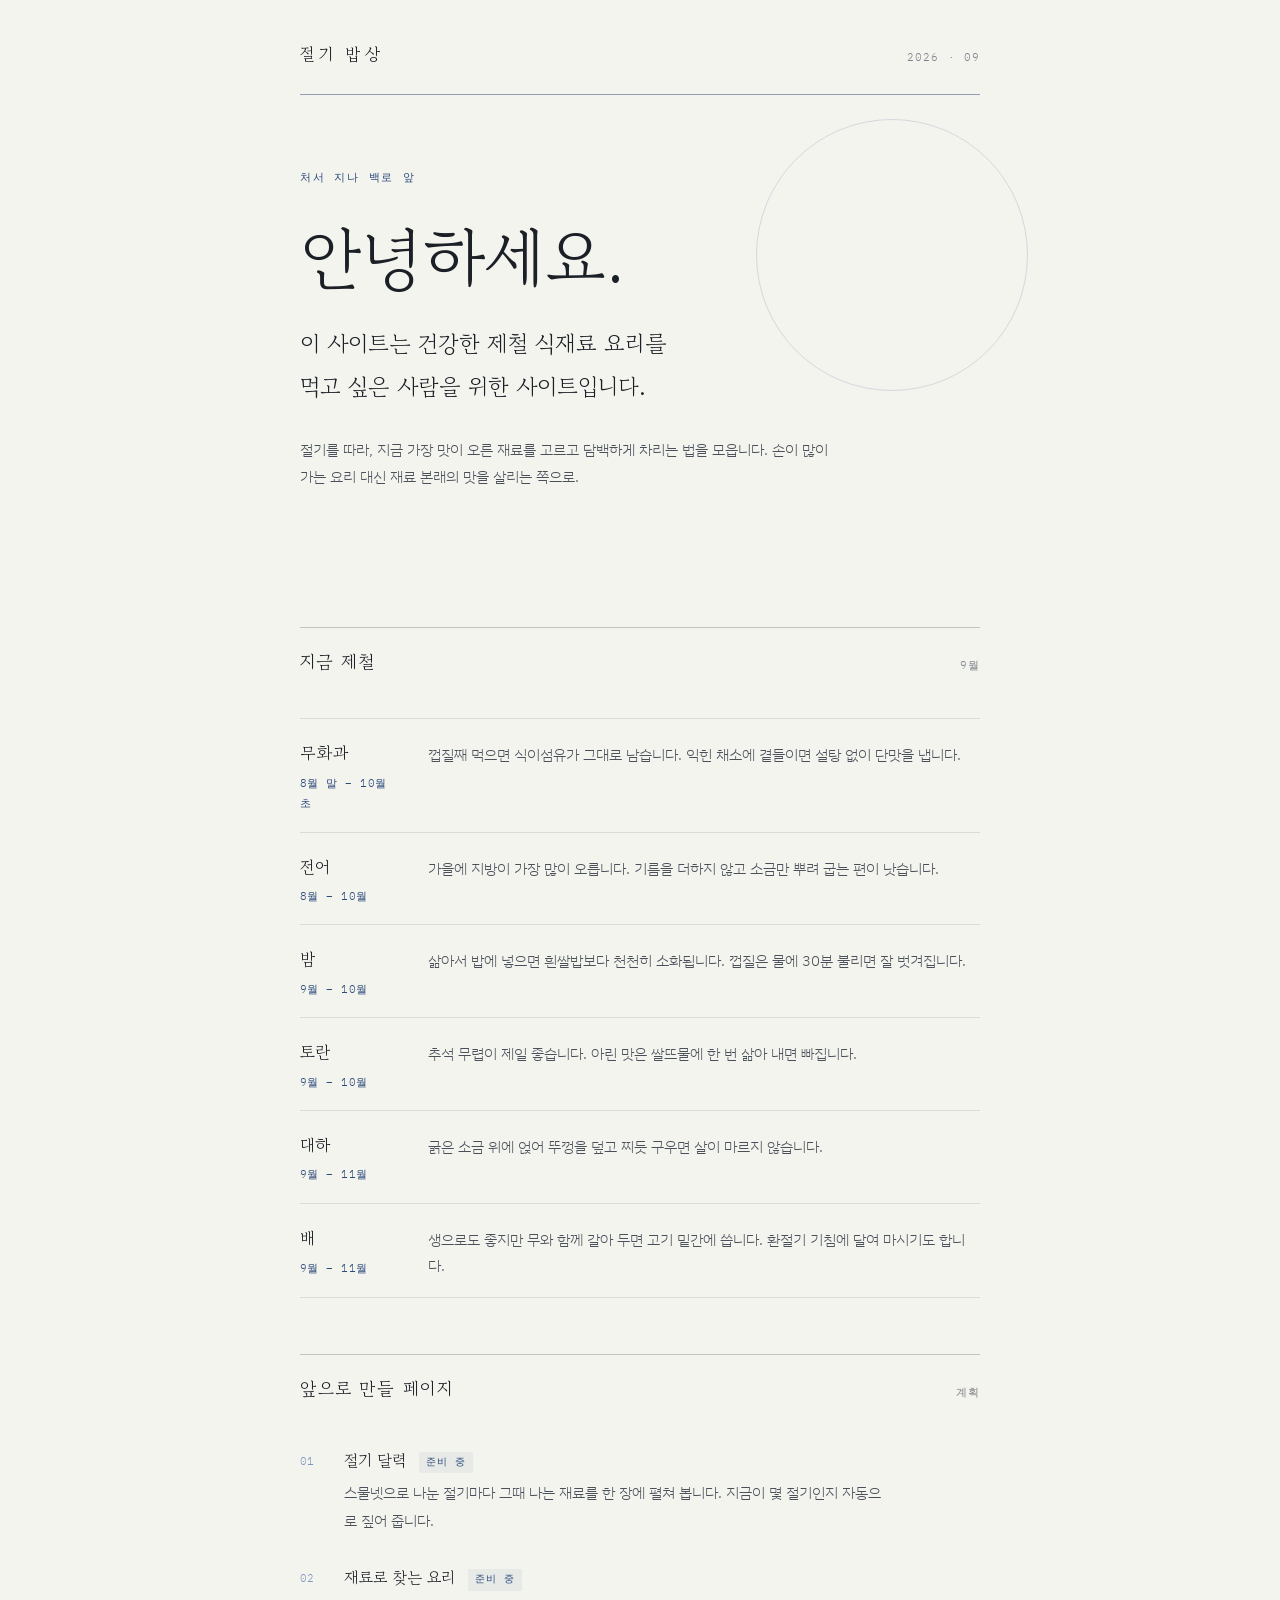
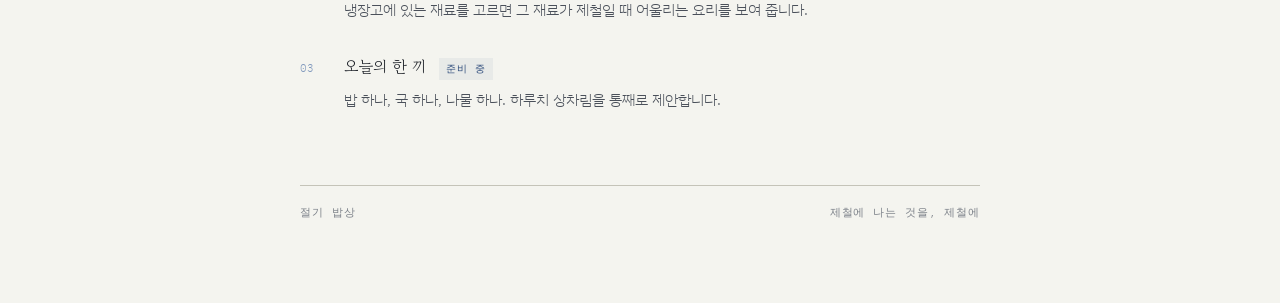
==== index.html @ a0baead7 "Add first page of seasonal recipe site Introduces the landing page with a greeting, site intro, and " ====
<!doctype html>
<html lang="ko">
<head>
<meta charset="utf-8">
<meta name="viewport" content="width=device-width, initial-scale=1">
<title>절기 밥상</title>
<link rel="preconnect" href="https://fonts.googleapis.com">
<link rel="preconnect" href="https://fonts.gstatic.com" crossorigin>
<link rel="stylesheet" href="https://fonts.googleapis.com/css2?family=Gowun+Batang:wght@400;700&family=IBM+Plex+Mono:wght@400;500&family=IBM+Plex+Sans+KR:wght@200;300;400;500&display=swap">
<style>
  :root {
    --paper:       #F4F4EF;
    --surface:     #FBFBF7;
    --ink:         #1B1F26;
    --ink-soft:    #4A505A;
    --muted:       #7C8189;
    --line:        #DDDCD3;
    --line-strong: #C4C3B8;
    --blue:        #2C4A7A;
    --blue-soft:   #7E97BC;
    --blue-wash:   rgba(44, 74, 122, .06);

    --serif: "Gowun Batang", "Nanum Myeongjo", "Apple SD Gothic Neo", serif;
    --sans:  "IBM Plex Sans KR", "Apple SD Gothic Neo", "Malgun Gothic", sans-serif;
    --mono:  "IBM Plex Mono", ui-monospace, SFMono-Regular, Menlo, monospace;

    --measure: 34rem;
    --page:    46rem;
  }

  @media (prefers-color-scheme: dark) {
    :root:not([data-theme="light"]) {
      --paper:       #15181C;
      --surface:     #1B1F24;
      --ink:         #E9E8E1;
      --ink-soft:    #B7BAC0;
      --muted:       #878C94;
      --line:        #2A2F36;
      --line-strong: #3B414A;
      --blue:        #93B2E0;
      --blue-soft:   #5A7398;
      --blue-wash:   rgba(147, 178, 224, .08);
    }
  }

  :root[data-theme="dark"] {
    --paper:       #15181C;
    --surface:     #1B1F24;
    --ink:         #E9E8E1;
    --ink-soft:    #B7BAC0;
    --muted:       #878C94;
    --line:        #2A2F36;
    --line-strong: #3B414A;
    --blue:        #93B2E0;
    --blue-soft:   #5A7398;
    --blue-wash:   rgba(147, 178, 224, .08);
  }

  * { box-sizing: border-box; }

  body {
    margin: 0;
    background: var(--paper);
    color: var(--ink);
    font-family: var(--sans);
    font-weight: 300;
    font-size: 16px;
    line-height: 1.85;
    -webkit-font-smoothing: antialiased;
  }

  .page {
    max-width: var(--page);
    margin: 0 auto;
    padding: 0 1.75rem 5rem;
  }

  /* ── 머리말 ───────────────────────────── */

  .masthead {
    display: flex;
    align-items: baseline;
    justify-content: space-between;
    gap: 1rem;
    padding: 2.25rem 0 1rem;
  }

  .wordmark {
    font-family: var(--serif);
    font-size: 1.0625rem;
    letter-spacing: .22em;
    margin: 0;
    font-weight: 400;
  }

  .stamp {
    font-family: var(--mono);
    font-size: .6875rem;
    letter-spacing: .1em;
    color: var(--muted);
    font-variant-numeric: tabular-nums;
  }

  .rule {
    height: 1px;
    background: var(--blue);
    opacity: .5;
    transform-origin: left center;
    animation: draw 1.1s cubic-bezier(.2, .7, .2, 1) both;
  }

  @keyframes draw { from { transform: scaleX(0); } to { transform: scaleX(1); } }

  /* ── 인사 ─────────────────────────────── */

  .hero {
    position: relative;
    padding: 4.5rem 0 5rem;
  }

  .ring {
    position: absolute;
    top: 1.5rem;
    right: -3rem;
    width: 17rem;
    height: 17rem;
    border: 1px solid var(--blue);
    border-radius: 50%;
    opacity: .16;
    pointer-events: none;
  }

  .eyebrow {
    font-family: var(--mono);
    font-size: .6875rem;
    letter-spacing: .16em;
    color: var(--blue);
    margin: 0 0 2rem;
  }

  h1 {
    font-family: var(--serif);
    font-weight: 400;
    font-size: clamp(2.75rem, 9vw, 4.25rem);
    line-height: 1.1;
    letter-spacing: -.01em;
    margin: 0 0 1.75rem;
    text-wrap: balance;
  }

  .lede {
    position: relative;
    font-family: var(--serif);
    font-size: clamp(1.125rem, 3.2vw, 1.4375rem);
    line-height: 1.85;
    max-width: 26rem;
    margin: 0;
    color: var(--ink);
  }

  .lede + .lede-sub {
    max-width: var(--measure);
    margin: 1.75rem 0 0;
    color: var(--ink-soft);
    font-size: .9375rem;
  }

  /* ── 본문 구획 ────────────────────────── */

  section { padding: 3.5rem 0 0; }

  .section-head {
    display: flex;
    align-items: baseline;
    justify-content: space-between;
    gap: 1rem;
    border-top: 1px solid var(--line-strong);
    padding-top: 1rem;
    margin-bottom: 2rem;
  }

  h2 {
    font-family: var(--serif);
    font-weight: 400;
    font-size: 1.125rem;
    letter-spacing: .06em;
    margin: 0;
  }

  .section-note {
    font-family: var(--mono);
    font-size: .6875rem;
    letter-spacing: .08em;
    color: var(--muted);
    font-variant-numeric: tabular-nums;
  }

  /* ── 제철 재료 목록 ───────────────────── */

  .seasonal {
    list-style: none;
    margin: 0;
    padding: 0;
    display: flex;
    flex-direction: column;
  }

  .seasonal li {
    display: grid;
    grid-template-columns: 6.5rem 1fr;
    column-gap: 1.5rem;
    row-gap: .25rem;
    align-items: baseline;
    padding: 1.125rem 0;
    border-bottom: 1px solid var(--line);
  }

  .seasonal li:first-child { border-top: 1px solid var(--line); }

  .ingredient {
    font-family: var(--serif);
    font-size: 1.0625rem;
    letter-spacing: .02em;
  }

  .when {
    font-family: var(--mono);
    font-size: .6875rem;
    letter-spacing: .04em;
    color: var(--blue);
    font-variant-numeric: tabular-nums;
    grid-column: 1;
  }

  .memo {
    grid-column: 2;
    grid-row: 1 / span 2;
    font-size: .9375rem;
    color: var(--ink-soft);
    line-height: 1.75;
  }

  @media (max-width: 32rem) {
    .seasonal li { grid-template-columns: 1fr; }
    .when, .memo { grid-column: 1; }
    .memo { grid-row: auto; margin-top: .375rem; }
  }

  /* ── 앞으로 만들 페이지 ───────────────── */

  .plan {
    list-style: none;
    margin: 0;
    padding: 0;
    display: flex;
    flex-direction: column;
    gap: 1.75rem;
  }

  .plan li {
    display: grid;
    grid-template-columns: 1.75rem 1fr;
    column-gap: 1rem;
  }

  .plan .no {
    font-family: var(--mono);
    font-size: .6875rem;
    color: var(--blue-soft);
    padding-top: .35rem;
    font-variant-numeric: tabular-nums;
  }

  .plan h3 {
    font-family: var(--serif);
    font-weight: 400;
    font-size: 1rem;
    margin: 0 0 .25rem;
  }

  .plan p {
    margin: 0;
    font-size: .9375rem;
    color: var(--ink-soft);
    max-width: var(--measure);
  }

  .tag {
    display: inline-block;
    font-family: var(--mono);
    font-size: .625rem;
    letter-spacing: .1em;
    color: var(--blue);
    background: var(--blue-wash);
    padding: .1rem .45rem;
    margin-left: .5rem;
    vertical-align: .12em;
  }

  /* ── 꼬리말 ───────────────────────────── */

  footer {
    margin-top: 4.5rem;
    padding-top: 1rem;
    border-top: 1px solid var(--line-strong);
    display: flex;
    flex-wrap: wrap;
    align-items: baseline;
    justify-content: space-between;
    gap: .5rem;
    font-family: var(--mono);
    font-size: .6875rem;
    letter-spacing: .08em;
    color: var(--muted);
  }

  a { color: var(--blue); text-underline-offset: .25em; }
  a:focus-visible { outline: 2px solid var(--blue); outline-offset: 3px; }

  @media (max-width: 40rem) {
    .ring { width: 12rem; height: 12rem; right: -4rem; opacity: .1; }
  }

  @media (prefers-reduced-motion: reduce) {
    .rule { animation: none; transform: none; }
  }
</style>
</head>
<body>

<div class="page">

  <header class="masthead">
    <p class="wordmark">절기 밥상</p>
    <p class="stamp">2026 · 09</p>
  </header>
  <div class="rule"></div>

  <div class="hero">
    <div class="ring" aria-hidden="true"></div>
    <p class="eyebrow">처서 지나 백로 앞</p>
    <h1>안녕하세요.</h1>
    <p class="lede">이 사이트는 건강한 제철 식재료 요리를<br>먹고 싶은 사람을 위한 사이트입니다.</p>
    <p class="lede-sub">절기를 따라, 지금 가장 맛이 오른 재료를 고르고 담백하게 차리는 법을 모읍니다. 손이 많이 가는 요리 대신 재료 본래의 맛을 살리는 쪽으로.</p>
  </div>

  <section>
    <div class="section-head">
      <h2>지금 제철</h2>
      <p class="section-note">9월</p>
    </div>

    <ul class="seasonal">
      <li>
        <span class="ingredient">무화과</span>
        <span class="when">8월 말 – 10월 초</span>
        <span class="memo">껍질째 먹으면 식이섬유가 그대로 남습니다. 익힌 채소에 곁들이면 설탕 없이 단맛을 냅니다.</span>
      </li>
      <li>
        <span class="ingredient">전어</span>
        <span class="when">8월 – 10월</span>
        <span class="memo">가을에 지방이 가장 많이 오릅니다. 기름을 더하지 않고 소금만 뿌려 굽는 편이 낫습니다.</span>
      </li>
      <li>
        <span class="ingredient">밤</span>
        <span class="when">9월 – 10월</span>
        <span class="memo">삶아서 밥에 넣으면 흰쌀밥보다 천천히 소화됩니다. 껍질은 물에 30분 불리면 잘 벗겨집니다.</span>
      </li>
      <li>
        <span class="ingredient">토란</span>
        <span class="when">9월 – 10월</span>
        <span class="memo">추석 무렵이 제일 좋습니다. 아린 맛은 쌀뜨물에 한 번 삶아 내면 빠집니다.</span>
      </li>
      <li>
        <span class="ingredient">대하</span>
        <span class="when">9월 – 11월</span>
        <span class="memo">굵은 소금 위에 얹어 뚜껑을 덮고 찌듯 구우면 살이 마르지 않습니다.</span>
      </li>
      <li>
        <span class="ingredient">배</span>
        <span class="when">9월 – 11월</span>
        <span class="memo">생으로도 좋지만 무와 함께 갈아 두면 고기 밑간에 씁니다. 환절기 기침에 달여 마시기도 합니다.</span>
      </li>
    </ul>
  </section>

  <section>
    <div class="section-head">
      <h2>앞으로 만들 페이지</h2>
      <p class="section-note">계획</p>
    </div>

    <ul class="plan">
      <li>
        <span class="no">01</span>
        <div>
          <h3>절기 달력 <span class="tag">준비 중</span></h3>
          <p>스물넷으로 나눈 절기마다 그때 나는 재료를 한 장에 펼쳐 봅니다. 지금이 몇 절기인지 자동으로 짚어 줍니다.</p>
        </div>
      </li>
      <li>
        <span class="no">02</span>
        <div>
          <h3>재료로 찾는 요리 <span class="tag">준비 중</span></h3>
          <p>냉장고에 있는 재료를 고르면 그 재료가 제철일 때 어울리는 요리를 보여 줍니다.</p>
        </div>
      </li>
      <li>
        <span class="no">03</span>
        <div>
          <h3>오늘의 한 끼 <span class="tag">준비 중</span></h3>
          <p>밥 하나, 국 하나, 나물 하나. 하루치 상차림을 통째로 제안합니다.</p>
        </div>
      </li>
    </ul>
  </section>

  <footer>
    <span>절기 밥상</span>
    <span>제철에 나는 것을, 제철에</span>
  </footer>

</div>

</body>
</html>
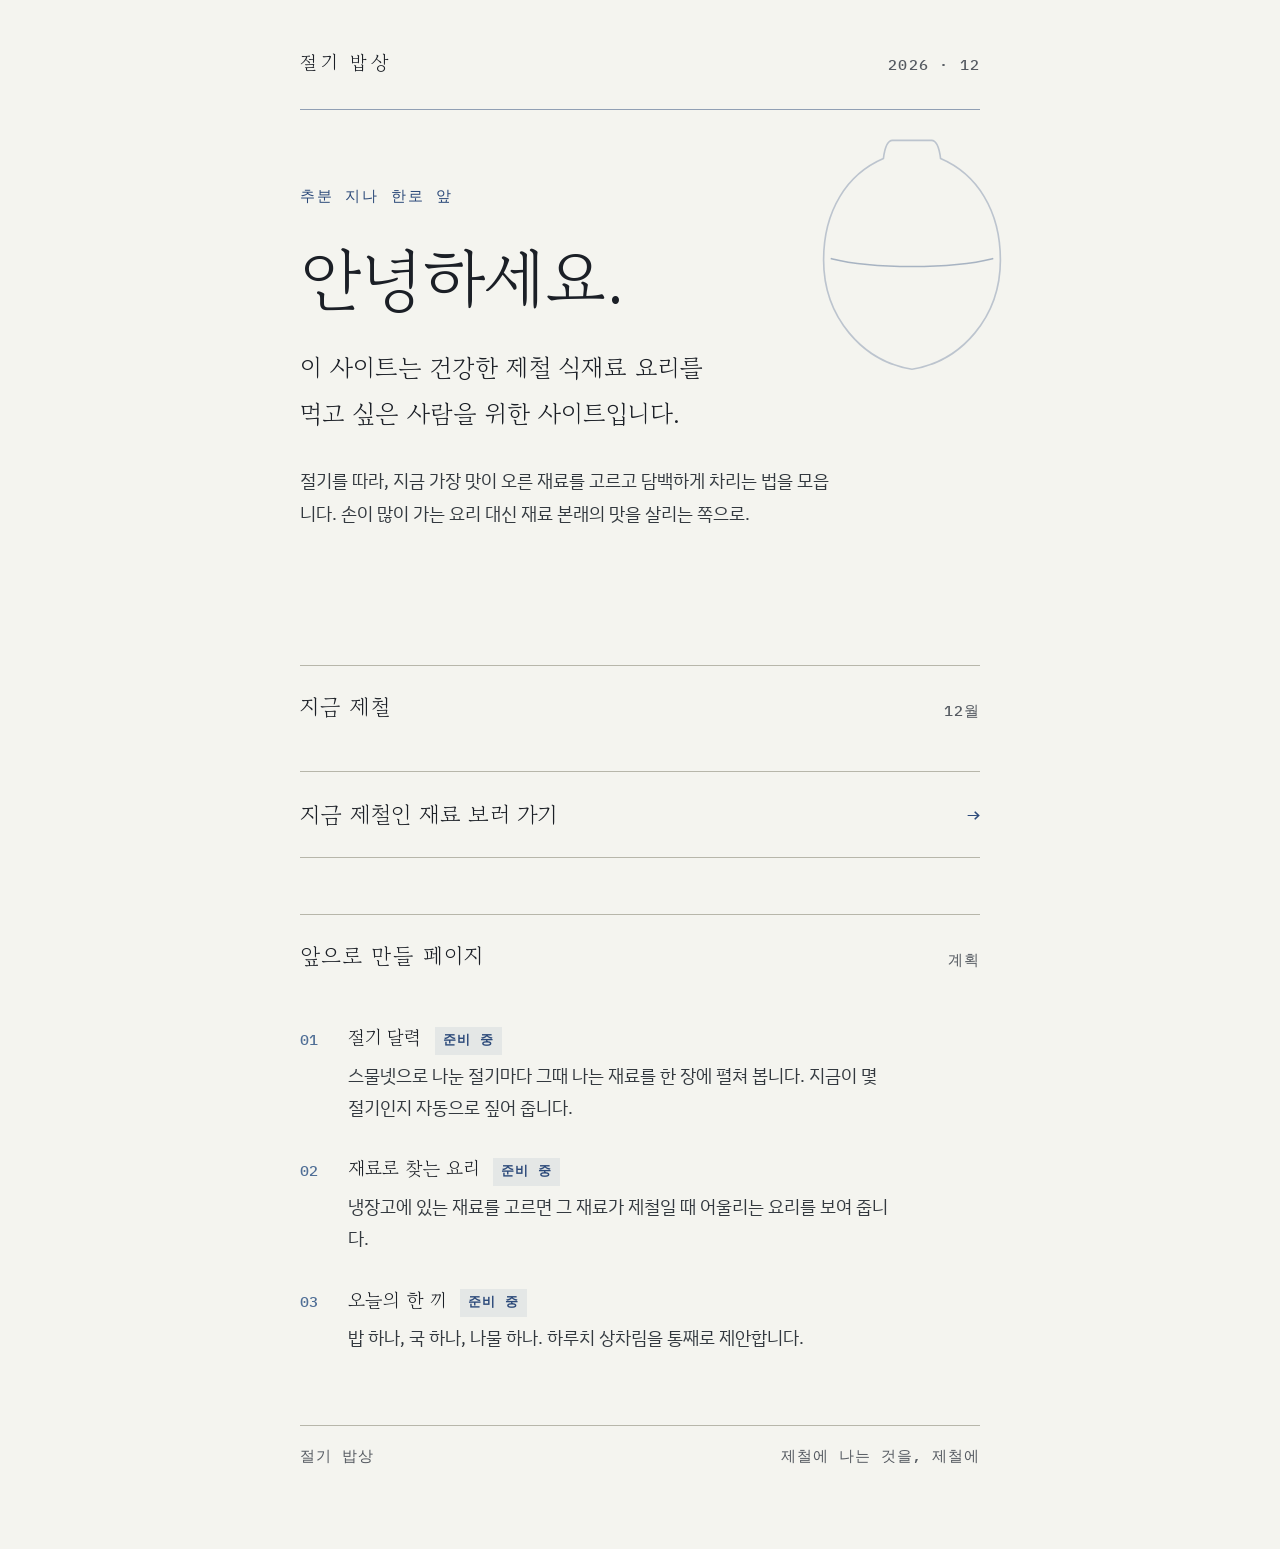
==== commit 0bba0e41: "Add ingredients page, seasonal recipe recommender, and dev log - Split shared styles into style.css " ====
--- a/index.html
+++ b/index.html
@@ -7,324 +7,7 @@
 <link rel="preconnect" href="https://fonts.googleapis.com">
 <link rel="preconnect" href="https://fonts.gstatic.com" crossorigin>
 <link rel="stylesheet" href="https://fonts.googleapis.com/css2?family=Gowun+Batang:wght@400;700&family=IBM+Plex+Mono:wght@400;500&family=IBM+Plex+Sans+KR:wght@200;300;400;500&display=swap">
-<style>
-  :root {
-    --paper:       #F4F4EF;
-    --surface:     #FBFBF7;
-    --ink:         #1B1F26;
-    --ink-soft:    #4A505A;
-    --muted:       #7C8189;
-    --line:        #DDDCD3;
-    --line-strong: #C4C3B8;
-    --blue:        #2C4A7A;
-    --blue-soft:   #7E97BC;
-    --blue-wash:   rgba(44, 74, 122, .06);
-
-    --serif: "Gowun Batang", "Nanum Myeongjo", "Apple SD Gothic Neo", serif;
-    --sans:  "IBM Plex Sans KR", "Apple SD Gothic Neo", "Malgun Gothic", sans-serif;
-    --mono:  "IBM Plex Mono", ui-monospace, SFMono-Regular, Menlo, monospace;
-
-    --measure: 34rem;
-    --page:    46rem;
-  }
-
-  @media (prefers-color-scheme: dark) {
-    :root:not([data-theme="light"]) {
-      --paper:       #15181C;
-      --surface:     #1B1F24;
-      --ink:         #E9E8E1;
-      --ink-soft:    #B7BAC0;
-      --muted:       #878C94;
-      --line:        #2A2F36;
-      --line-strong: #3B414A;
-      --blue:        #93B2E0;
-      --blue-soft:   #5A7398;
-      --blue-wash:   rgba(147, 178, 224, .08);
-    }
-  }
-
-  :root[data-theme="dark"] {
-    --paper:       #15181C;
-    --surface:     #1B1F24;
-    --ink:         #E9E8E1;
-    --ink-soft:    #B7BAC0;
-    --muted:       #878C94;
-    --line:        #2A2F36;
-    --line-strong: #3B414A;
-    --blue:        #93B2E0;
-    --blue-soft:   #5A7398;
-    --blue-wash:   rgba(147, 178, 224, .08);
-  }
-
-  * { box-sizing: border-box; }
-
-  body {
-    margin: 0;
-    background: var(--paper);
-    color: var(--ink);
-    font-family: var(--sans);
-    font-weight: 300;
-    font-size: 16px;
-    line-height: 1.85;
-    -webkit-font-smoothing: antialiased;
-  }
-
-  .page {
-    max-width: var(--page);
-    margin: 0 auto;
-    padding: 0 1.75rem 5rem;
-  }
-
-  /* ── 머리말 ───────────────────────────── */
-
-  .masthead {
-    display: flex;
-    align-items: baseline;
-    justify-content: space-between;
-    gap: 1rem;
-    padding: 2.25rem 0 1rem;
-  }
-
-  .wordmark {
-    font-family: var(--serif);
-    font-size: 1.0625rem;
-    letter-spacing: .22em;
-    margin: 0;
-    font-weight: 400;
-  }
-
-  .stamp {
-    font-family: var(--mono);
-    font-size: .6875rem;
-    letter-spacing: .1em;
-    color: var(--muted);
-    font-variant-numeric: tabular-nums;
-  }
-
-  .rule {
-    height: 1px;
-    background: var(--blue);
-    opacity: .5;
-    transform-origin: left center;
-    animation: draw 1.1s cubic-bezier(.2, .7, .2, 1) both;
-  }
-
-  @keyframes draw { from { transform: scaleX(0); } to { transform: scaleX(1); } }
-
-  /* ── 인사 ─────────────────────────────── */
-
-  .hero {
-    position: relative;
-    padding: 4.5rem 0 5rem;
-  }
-
-  .ring {
-    position: absolute;
-    top: 1.5rem;
-    right: -3rem;
-    width: 17rem;
-    height: 17rem;
-    border: 1px solid var(--blue);
-    border-radius: 50%;
-    opacity: .16;
-    pointer-events: none;
-  }
-
-  .eyebrow {
-    font-family: var(--mono);
-    font-size: .6875rem;
-    letter-spacing: .16em;
-    color: var(--blue);
-    margin: 0 0 2rem;
-  }
-
-  h1 {
-    font-family: var(--serif);
-    font-weight: 400;
-    font-size: clamp(2.75rem, 9vw, 4.25rem);
-    line-height: 1.1;
-    letter-spacing: -.01em;
-    margin: 0 0 1.75rem;
-    text-wrap: balance;
-  }
-
-  .lede {
-    position: relative;
-    font-family: var(--serif);
-    font-size: clamp(1.125rem, 3.2vw, 1.4375rem);
-    line-height: 1.85;
-    max-width: 26rem;
-    margin: 0;
-    color: var(--ink);
-  }
-
-  .lede + .lede-sub {
-    max-width: var(--measure);
-    margin: 1.75rem 0 0;
-    color: var(--ink-soft);
-    font-size: .9375rem;
-  }
-
-  /* ── 본문 구획 ────────────────────────── */
-
-  section { padding: 3.5rem 0 0; }
-
-  .section-head {
-    display: flex;
-    align-items: baseline;
-    justify-content: space-between;
-    gap: 1rem;
-    border-top: 1px solid var(--line-strong);
-    padding-top: 1rem;
-    margin-bottom: 2rem;
-  }
-
-  h2 {
-    font-family: var(--serif);
-    font-weight: 400;
-    font-size: 1.125rem;
-    letter-spacing: .06em;
-    margin: 0;
-  }
-
-  .section-note {
-    font-family: var(--mono);
-    font-size: .6875rem;
-    letter-spacing: .08em;
-    color: var(--muted);
-    font-variant-numeric: tabular-nums;
-  }
-
-  /* ── 제철 재료 목록 ───────────────────── */
-
-  .seasonal {
-    list-style: none;
-    margin: 0;
-    padding: 0;
-    display: flex;
-    flex-direction: column;
-  }
-
-  .seasonal li {
-    display: grid;
-    grid-template-columns: 6.5rem 1fr;
-    column-gap: 1.5rem;
-    row-gap: .25rem;
-    align-items: baseline;
-    padding: 1.125rem 0;
-    border-bottom: 1px solid var(--line);
-  }
-
-  .seasonal li:first-child { border-top: 1px solid var(--line); }
-
-  .ingredient {
-    font-family: var(--serif);
-    font-size: 1.0625rem;
-    letter-spacing: .02em;
-  }
-
-  .when {
-    font-family: var(--mono);
-    font-size: .6875rem;
-    letter-spacing: .04em;
-    color: var(--blue);
-    font-variant-numeric: tabular-nums;
-    grid-column: 1;
-  }
-
-  .memo {
-    grid-column: 2;
-    grid-row: 1 / span 2;
-    font-size: .9375rem;
-    color: var(--ink-soft);
-    line-height: 1.75;
-  }
-
-  @media (max-width: 32rem) {
-    .seasonal li { grid-template-columns: 1fr; }
-    .when, .memo { grid-column: 1; }
-    .memo { grid-row: auto; margin-top: .375rem; }
-  }
-
-  /* ── 앞으로 만들 페이지 ───────────────── */
-
-  .plan {
-    list-style: none;
-    margin: 0;
-    padding: 0;
-    display: flex;
-    flex-direction: column;
-    gap: 1.75rem;
-  }
-
-  .plan li {
-    display: grid;
-    grid-template-columns: 1.75rem 1fr;
-    column-gap: 1rem;
-  }
-
-  .plan .no {
-    font-family: var(--mono);
-    font-size: .6875rem;
-    color: var(--blue-soft);
-    padding-top: .35rem;
-    font-variant-numeric: tabular-nums;
-  }
-
-  .plan h3 {
-    font-family: var(--serif);
-    font-weight: 400;
-    font-size: 1rem;
-    margin: 0 0 .25rem;
-  }
-
-  .plan p {
-    margin: 0;
-    font-size: .9375rem;
-    color: var(--ink-soft);
-    max-width: var(--measure);
-  }
-
-  .tag {
-    display: inline-block;
-    font-family: var(--mono);
-    font-size: .625rem;
-    letter-spacing: .1em;
-    color: var(--blue);
-    background: var(--blue-wash);
-    padding: .1rem .45rem;
-    margin-left: .5rem;
-    vertical-align: .12em;
-  }
-
-  /* ── 꼬리말 ───────────────────────────── */
-
-  footer {
-    margin-top: 4.5rem;
-    padding-top: 1rem;
-    border-top: 1px solid var(--line-strong);
-    display: flex;
-    flex-wrap: wrap;
-    align-items: baseline;
-    justify-content: space-between;
-    gap: .5rem;
-    font-family: var(--mono);
-    font-size: .6875rem;
-    letter-spacing: .08em;
-    color: var(--muted);
-  }
-
-  a { color: var(--blue); text-underline-offset: .25em; }
-  a:focus-visible { outline: 2px solid var(--blue); outline-offset: 3px; }
-
-  @media (max-width: 40rem) {
-    .ring { width: 12rem; height: 12rem; right: -4rem; opacity: .1; }
-  }
-
-  @media (prefers-reduced-motion: reduce) {
-    .rule { animation: none; transform: none; }
-  }
-</style>
+<link rel="stylesheet" href="style.css">
 </head>
 <body>
 
@@ -332,13 +15,16 @@
 
   <header class="masthead">
     <p class="wordmark">절기 밥상</p>
-    <p class="stamp">2026 · 09</p>
+    <p class="stamp" id="stamp">2026 · 09</p>
   </header>
   <div class="rule"></div>
 
   <div class="hero">
-    <div class="ring" aria-hidden="true"></div>
-    <p class="eyebrow">처서 지나 백로 앞</p>
+    <svg class="jar" viewBox="0 0 160 190" aria-hidden="true">
+      <path class="jar-body" d="M65 8 L95 8 C99 8 101 14 102 22 C130 34 148 62 148 100 C148 144 118 178 80 184 C42 178 12 144 12 100 C12 62 30 34 58 22 C59 14 61 8 65 8 Z" />
+      <path class="jar-seam" d="M18 99 C50 107 110 107 142 99" />
+    </svg>
+    <p class="eyebrow">추분 지나 한로 앞</p>
     <h1>안녕하세요.</h1>
     <p class="lede">이 사이트는 건강한 제철 식재료 요리를<br>먹고 싶은 사람을 위한 사이트입니다.</p>
     <p class="lede-sub">절기를 따라, 지금 가장 맛이 오른 재료를 고르고 담백하게 차리는 법을 모읍니다. 손이 많이 가는 요리 대신 재료 본래의 맛을 살리는 쪽으로.</p>
@@ -347,41 +33,13 @@
   <section>
     <div class="section-head">
       <h2>지금 제철</h2>
-      <p class="section-note">9월</p>
+      <p class="section-note" id="month-note">9월</p>
     </div>
 
-    <ul class="seasonal">
-      <li>
-        <span class="ingredient">무화과</span>
-        <span class="when">8월 말 – 10월 초</span>
-        <span class="memo">껍질째 먹으면 식이섬유가 그대로 남습니다. 익힌 채소에 곁들이면 설탕 없이 단맛을 냅니다.</span>
-      </li>
-      <li>
-        <span class="ingredient">전어</span>
-        <span class="when">8월 – 10월</span>
-        <span class="memo">가을에 지방이 가장 많이 오릅니다. 기름을 더하지 않고 소금만 뿌려 굽는 편이 낫습니다.</span>
-      </li>
-      <li>
-        <span class="ingredient">밤</span>
-        <span class="when">9월 – 10월</span>
-        <span class="memo">삶아서 밥에 넣으면 흰쌀밥보다 천천히 소화됩니다. 껍질은 물에 30분 불리면 잘 벗겨집니다.</span>
-      </li>
-      <li>
-        <span class="ingredient">토란</span>
-        <span class="when">9월 – 10월</span>
-        <span class="memo">추석 무렵이 제일 좋습니다. 아린 맛은 쌀뜨물에 한 번 삶아 내면 빠집니다.</span>
-      </li>
-      <li>
-        <span class="ingredient">대하</span>
-        <span class="when">9월 – 11월</span>
-        <span class="memo">굵은 소금 위에 얹어 뚜껑을 덮고 찌듯 구우면 살이 마르지 않습니다.</span>
-      </li>
-      <li>
-        <span class="ingredient">배</span>
-        <span class="when">9월 – 11월</span>
-        <span class="memo">생으로도 좋지만 무와 함께 갈아 두면 고기 밑간에 씁니다. 환절기 기침에 달여 마시기도 합니다.</span>
-      </li>
-    </ul>
+    <a class="next" href="ingredients.html">
+      <span class="next-title">지금 제철인 재료 보러 가기</span>
+      <span class="next-arrow" aria-hidden="true">→</span>
+    </a>
   </section>
 
   <section>
@@ -422,5 +80,20 @@
 
 </div>
 
+<script>
+(function () {
+  function pad2(n) { return n < 10 ? "0" + n : "" + n; }
+
+  function update() {
+    var d = new Date();
+    document.getElementById("stamp").textContent = d.getFullYear() + " · " + pad2(d.getMonth() + 1);
+    document.getElementById("month-note").textContent = (d.getMonth() + 1) + "월";
+  }
+
+  update();
+  setInterval(update, 60 * 60 * 1000);
+})();
+</script>
+
 </body>
 </html>
--- a/style.css
+++ b/style.css
@@ -0,0 +1,592 @@
+:root {
+  --paper:       #F4F4EF;
+  --surface:     #FBFBF7;
+  --ink:         #1B1F26;
+  --ink-soft:    #33393F;
+  --muted:       #565B62;
+  --line:        #DDDCD3;
+  --line-strong: #B7B6AA;
+  --blue:        #2C4A7A;
+  --blue-soft:   #4F6E96;
+  --blue-wash:   rgba(44, 74, 122, .08);
+
+  --serif: "Gowun Batang", "Nanum Myeongjo", "Apple SD Gothic Neo", serif;
+  --sans:  "IBM Plex Sans KR", "Apple SD Gothic Neo", "Malgun Gothic", sans-serif;
+  --mono:  "IBM Plex Mono", ui-monospace, SFMono-Regular, Menlo, monospace;
+
+  --measure: 34rem;
+  --page:    46rem;
+}
+
+* { box-sizing: border-box; }
+
+[hidden] { display: none !important; }
+
+body {
+  margin: 0;
+  background: var(--paper);
+  color: var(--ink);
+  font-family: var(--sans);
+  font-weight: 400;
+  font-size: 18px;
+  line-height: 1.8;
+  -webkit-font-smoothing: antialiased;
+}
+
+.page {
+  max-width: var(--page);
+  margin: 0 auto;
+  padding: 0 1.75rem 5rem;
+}
+
+/* ── 머리말 ───────────────────────────── */
+
+.masthead {
+  display: flex;
+  align-items: baseline;
+  justify-content: space-between;
+  gap: 1rem;
+  padding: 2.25rem 0 1rem;
+}
+
+.wordmark {
+  font-family: var(--serif);
+  font-size: 1.1875rem;
+  letter-spacing: .2em;
+  margin: 0;
+  font-weight: 500;
+}
+
+.stamp {
+  font-family: var(--mono);
+  font-size: .9375rem;
+  font-weight: 500;
+  letter-spacing: .08em;
+  color: var(--muted);
+  font-variant-numeric: tabular-nums;
+}
+
+.rule {
+  height: 1px;
+  background: var(--blue);
+  opacity: .5;
+  transform-origin: left center;
+  animation: draw 1.1s cubic-bezier(.2, .7, .2, 1) both;
+}
+
+@keyframes draw { from { transform: scaleX(0); } to { transform: scaleX(1); } }
+
+/* ── 인사 / 페이지 머리 ──────────────────── */
+
+.hero {
+  position: relative;
+  padding: 4.5rem 0 5rem;
+}
+
+/* 백자 달항아리 실루엣 — 어깨가 좁고 배가 넓은 윤곽과,
+   위아래 반을 물레로 각각 빚어 이어붙인 허리 이음선(잔허리)을 함께 그림 */
+.jar {
+  position: absolute;
+  top: 1.25rem;
+  right: -2.25rem;
+  width: 13rem;
+  height: auto;
+  overflow: visible;
+  pointer-events: none;
+}
+
+.jar path {
+  fill: none;
+  stroke: var(--blue);
+  stroke-width: 1.25;
+  stroke-linecap: round;
+  stroke-linejoin: round;
+}
+
+.jar .jar-body { opacity: .28; }
+.jar .jar-seam { opacity: .38; }
+
+.back {
+  display: inline-block;
+  font-family: var(--mono);
+  font-size: .9375rem;
+  font-weight: 500;
+  letter-spacing: .06em;
+  color: var(--muted);
+  text-decoration: none;
+  margin: 0 0 2rem;
+  transition: color .2s ease;
+}
+
+.back:hover { color: var(--blue); }
+
+.eyebrow {
+  font-family: var(--mono);
+  font-size: .9375rem;
+  font-weight: 500;
+  letter-spacing: .14em;
+  color: var(--blue);
+  margin: 0 0 2rem;
+}
+
+h1 {
+  font-family: var(--serif);
+  font-weight: 400;
+  font-size: clamp(2.75rem, 9vw, 4.25rem);
+  line-height: 1.1;
+  letter-spacing: -.01em;
+  margin: 0 0 1.75rem;
+  text-wrap: balance;
+}
+
+.lede {
+  position: relative;
+  font-family: var(--serif);
+  font-size: clamp(1.25rem, 3.4vw, 1.5625rem);
+  line-height: 1.85;
+  max-width: 26rem;
+  margin: 0;
+  color: var(--ink);
+}
+
+.lede-sub {
+  max-width: var(--measure);
+  margin: 1.75rem 0 0;
+  color: var(--ink-soft);
+  font-size: 1.125rem;
+}
+
+.hero > .lede-sub:first-of-type { margin-top: 0; }
+
+/* ── 본문 구획 ────────────────────────── */
+
+section { padding: 3.5rem 0 0; }
+
+.section-head {
+  display: flex;
+  align-items: baseline;
+  justify-content: space-between;
+  gap: 1rem;
+  border-top: 1px solid var(--line-strong);
+  padding-top: 1rem;
+  margin-bottom: 2rem;
+}
+
+h2 {
+  font-family: var(--serif);
+  font-weight: 500;
+  font-size: 1.375rem;
+  letter-spacing: .05em;
+  margin: 0;
+}
+
+.section-note {
+  font-family: var(--mono);
+  font-size: .9375rem;
+  font-weight: 500;
+  letter-spacing: .06em;
+  color: var(--muted);
+  font-variant-numeric: tabular-nums;
+}
+
+/* ── 다음 페이지로 이동 ──────────────────── */
+
+.next {
+  display: flex;
+  align-items: center;
+  justify-content: space-between;
+  gap: 1.5rem;
+  text-decoration: none;
+  color: inherit;
+  border-top: 1px solid var(--line-strong);
+  border-bottom: 1px solid var(--line-strong);
+  padding: 1.375rem 0;
+}
+
+.next-title {
+  font-family: var(--serif);
+  font-weight: 500;
+  font-size: 1.4375rem;
+  letter-spacing: .01em;
+  color: var(--ink);
+  transition: color .2s ease;
+}
+
+.next-arrow {
+  font-family: var(--mono);
+  font-size: 1.375rem;
+  color: var(--blue);
+  flex-shrink: 0;
+  transition: transform .2s ease;
+}
+
+.next:hover .next-title,
+.next:focus-visible .next-title { color: var(--blue); }
+
+.next:hover .next-arrow,
+.next:focus-visible .next-arrow { transform: translateX(.4rem); }
+
+.next:focus-visible { outline: 2px solid var(--blue); outline-offset: 4px; }
+
+/* ── 제철 재료 목록 ───────────────────── */
+
+.seasonal {
+  list-style: none;
+  margin: 0;
+  padding: 0;
+  display: flex;
+  flex-direction: column;
+}
+
+.seasonal li {
+  display: grid;
+  grid-template-columns: 2.75rem 8.75rem 1fr;
+  column-gap: 1.25rem;
+  row-gap: .3rem;
+  align-items: start;
+  padding: 1.25rem 0;
+  border-bottom: 1px solid var(--line);
+}
+
+.seasonal li:first-child { border-top: 1px solid var(--line); }
+
+.ingredient-icon {
+  grid-column: 1;
+  grid-row: 1 / span 2;
+  align-self: center;
+  width: 2.5rem;
+  height: 2.5rem;
+  color: var(--blue);
+}
+
+.ingredient-icon svg { display: block; width: 100%; height: 100%; }
+
+.ingredient-icon svg path,
+.ingredient-icon svg circle {
+  fill: none;
+  stroke: currentColor;
+  stroke-width: 1.4;
+  stroke-linecap: round;
+  stroke-linejoin: round;
+}
+
+.ingredient {
+  grid-column: 2;
+  grid-row: 1;
+  font-family: var(--serif);
+  font-weight: 500;
+  font-size: 1.25rem;
+  letter-spacing: .01em;
+}
+
+.when {
+  grid-column: 2;
+  grid-row: 2;
+  font-family: var(--mono);
+  font-size: .9375rem;
+  font-weight: 500;
+  letter-spacing: .02em;
+  color: var(--blue);
+  font-variant-numeric: tabular-nums;
+}
+
+.memo {
+  grid-column: 3;
+  grid-row: 1 / span 2;
+  align-self: center;
+  font-size: 1.125rem;
+  color: var(--ink-soft);
+  line-height: 1.7;
+}
+
+@media (max-width: 34rem) {
+  .seasonal li { grid-template-columns: 2.5rem 1fr; }
+  .ingredient-icon { grid-row: 1 / span 3; }
+  .ingredient { grid-column: 2; grid-row: 1; }
+  .when { grid-column: 2; grid-row: 2; }
+  .memo { grid-column: 2; grid-row: 3; align-self: start; margin-top: .2rem; }
+}
+
+/* ── 요리 추천 (점수 매기기) ─────────────── */
+
+.score-note {
+  max-width: var(--measure);
+  margin: 0 0 1.75rem;
+  color: var(--ink-soft);
+  font-size: 1.125rem;
+}
+
+.score-btn {
+  appearance: none;
+  display: inline-flex;
+  align-items: center;
+  font-family: var(--mono);
+  font-size: 1rem;
+  font-weight: 500;
+  letter-spacing: .08em;
+  color: var(--blue);
+  background: var(--blue-wash);
+  border: 1.5px solid var(--blue);
+  border-radius: 0;
+  padding: .9rem 1.5rem;
+  cursor: pointer;
+  transition: background .2s ease, color .2s ease;
+}
+
+.score-btn:hover { background: var(--blue); color: var(--surface); }
+
+.score-btn:focus-visible {
+  outline: 2px solid var(--blue);
+  outline-offset: 4px;
+}
+
+.results {
+  list-style: none;
+  margin: 2.5rem 0 0;
+  padding: 0;
+  display: flex;
+  flex-direction: column;
+}
+
+.result {
+  display: grid;
+  grid-template-columns: 2rem 1fr auto;
+  align-items: start;
+  gap: 1.25rem;
+  padding: 1.5rem 0;
+  border-bottom: 1px solid var(--line);
+}
+
+.result:first-child { border-top: 1px solid var(--line); }
+
+.result-rank {
+  font-family: var(--mono);
+  font-size: 1.0625rem;
+  font-weight: 500;
+  color: var(--blue-soft);
+  padding-top: .25rem;
+  font-variant-numeric: tabular-nums;
+}
+
+.result-name {
+  font-family: var(--serif);
+  font-weight: 500;
+  font-size: 1.4375rem;
+  margin: 0 0 .4rem;
+}
+
+.result-desc {
+  margin: 0;
+  font-size: 1.125rem;
+  color: var(--ink-soft);
+  line-height: 1.7;
+}
+
+.result-scores {
+  list-style: none;
+  display: flex;
+  flex-wrap: wrap;
+  gap: 1rem;
+  margin: .85rem 0 0;
+  padding: 0;
+}
+
+.result-scores li {
+  display: flex;
+  align-items: baseline;
+  gap: .3rem;
+  font-family: var(--mono);
+  font-size: .9375rem;
+  font-weight: 500;
+  letter-spacing: .01em;
+  color: var(--muted);
+}
+
+.result-scores b {
+  font-weight: 600;
+  color: var(--ink-soft);
+  font-variant-numeric: tabular-nums;
+}
+
+.result-score {
+  font-family: var(--mono);
+  color: var(--blue);
+  text-align: right;
+  white-space: nowrap;
+}
+
+.result-score b {
+  font-size: 2rem;
+  font-weight: 600;
+  font-variant-numeric: tabular-nums;
+}
+
+.result-score small {
+  font-size: .9375rem;
+  font-weight: 500;
+  color: var(--muted);
+  margin-left: .15rem;
+}
+
+.result-recipe {
+  margin-top: 1.25rem;
+  padding-top: 1.25rem;
+  border-top: 1px dashed var(--line-strong);
+}
+
+.recipe-label {
+  font-family: var(--mono);
+  font-size: .875rem;
+  font-weight: 600;
+  letter-spacing: .1em;
+  color: var(--muted);
+  margin: 0 0 .6rem;
+}
+
+.recipe-label:not(:first-child) { margin-top: 1.25rem; }
+
+.recipe-ingredients {
+  display: flex;
+  flex-wrap: wrap;
+  margin: 0;
+  padding: 0;
+  list-style: none;
+  font-size: 1.0625rem;
+  color: var(--ink-soft);
+}
+
+.recipe-ingredients li { white-space: nowrap; }
+
+.recipe-ingredients li:not(:last-child)::after {
+  content: "·";
+  margin: 0 .6rem;
+  color: var(--line-strong);
+}
+
+.recipe-steps {
+  margin: 0;
+  padding: 0;
+  list-style: none;
+  counter-reset: step;
+  display: flex;
+  flex-direction: column;
+  gap: .75rem;
+}
+
+.recipe-steps li {
+  counter-increment: step;
+  display: grid;
+  grid-template-columns: 1.75rem 1fr;
+  gap: .75rem;
+  font-size: 1.125rem;
+  color: var(--ink);
+  line-height: 1.7;
+}
+
+.recipe-steps li::before {
+  content: counter(step);
+  font-family: var(--mono);
+  font-size: 1rem;
+  font-weight: 600;
+  color: var(--blue);
+  padding-top: .2rem;
+  font-variant-numeric: tabular-nums;
+}
+
+.score-fallback {
+  color: var(--ink-soft);
+  font-size: 1.125rem;
+  max-width: var(--measure);
+  margin: 0;
+  padding: 1.25rem 1.5rem;
+  border: 1px solid var(--line-strong);
+}
+
+@media (max-width: 32rem) {
+  .result { grid-template-columns: 1fr auto; }
+  .result-rank { display: none; }
+}
+
+/* ── 앞으로 만들 페이지 ───────────────── */
+
+.plan {
+  list-style: none;
+  margin: 0;
+  padding: 0;
+  display: flex;
+  flex-direction: column;
+  gap: 1.75rem;
+}
+
+.plan li {
+  display: grid;
+  grid-template-columns: 2rem 1fr;
+  column-gap: 1rem;
+}
+
+.plan .no {
+  font-family: var(--mono);
+  font-size: .9375rem;
+  font-weight: 500;
+  color: var(--blue-soft);
+  padding-top: .35rem;
+  font-variant-numeric: tabular-nums;
+}
+
+.plan h3 {
+  font-family: var(--serif);
+  font-weight: 500;
+  font-size: 1.1875rem;
+  margin: 0 0 .25rem;
+}
+
+.plan p {
+  margin: 0;
+  font-size: 1.125rem;
+  color: var(--ink-soft);
+  max-width: var(--measure);
+}
+
+.tag {
+  display: inline-block;
+  font-family: var(--mono);
+  font-size: .8125rem;
+  font-weight: 600;
+  letter-spacing: .08em;
+  color: var(--blue);
+  background: var(--blue-wash);
+  padding: .15rem .5rem;
+  margin-left: .5rem;
+  vertical-align: .12em;
+}
+
+/* ── 꼬리말 ───────────────────────────── */
+
+footer {
+  margin-top: 4.5rem;
+  padding-top: 1rem;
+  border-top: 1px solid var(--line-strong);
+  display: flex;
+  flex-wrap: wrap;
+  align-items: baseline;
+  justify-content: space-between;
+  gap: .5rem;
+  font-family: var(--mono);
+  font-size: .9375rem;
+  font-weight: 500;
+  letter-spacing: .06em;
+  color: var(--muted);
+}
+
+a { color: var(--blue); text-underline-offset: .25em; }
+a:focus-visible { outline: 2px solid var(--blue); outline-offset: 3px; }
+
+@media (max-width: 40rem) {
+  .jar { width: 9.5rem; right: -2.75rem; }
+  .jar .jar-body { opacity: .2; }
+  .jar .jar-seam { opacity: .28; }
+}
+
+@media (prefers-reduced-motion: reduce) {
+  .rule { animation: none; transform: none; }
+}
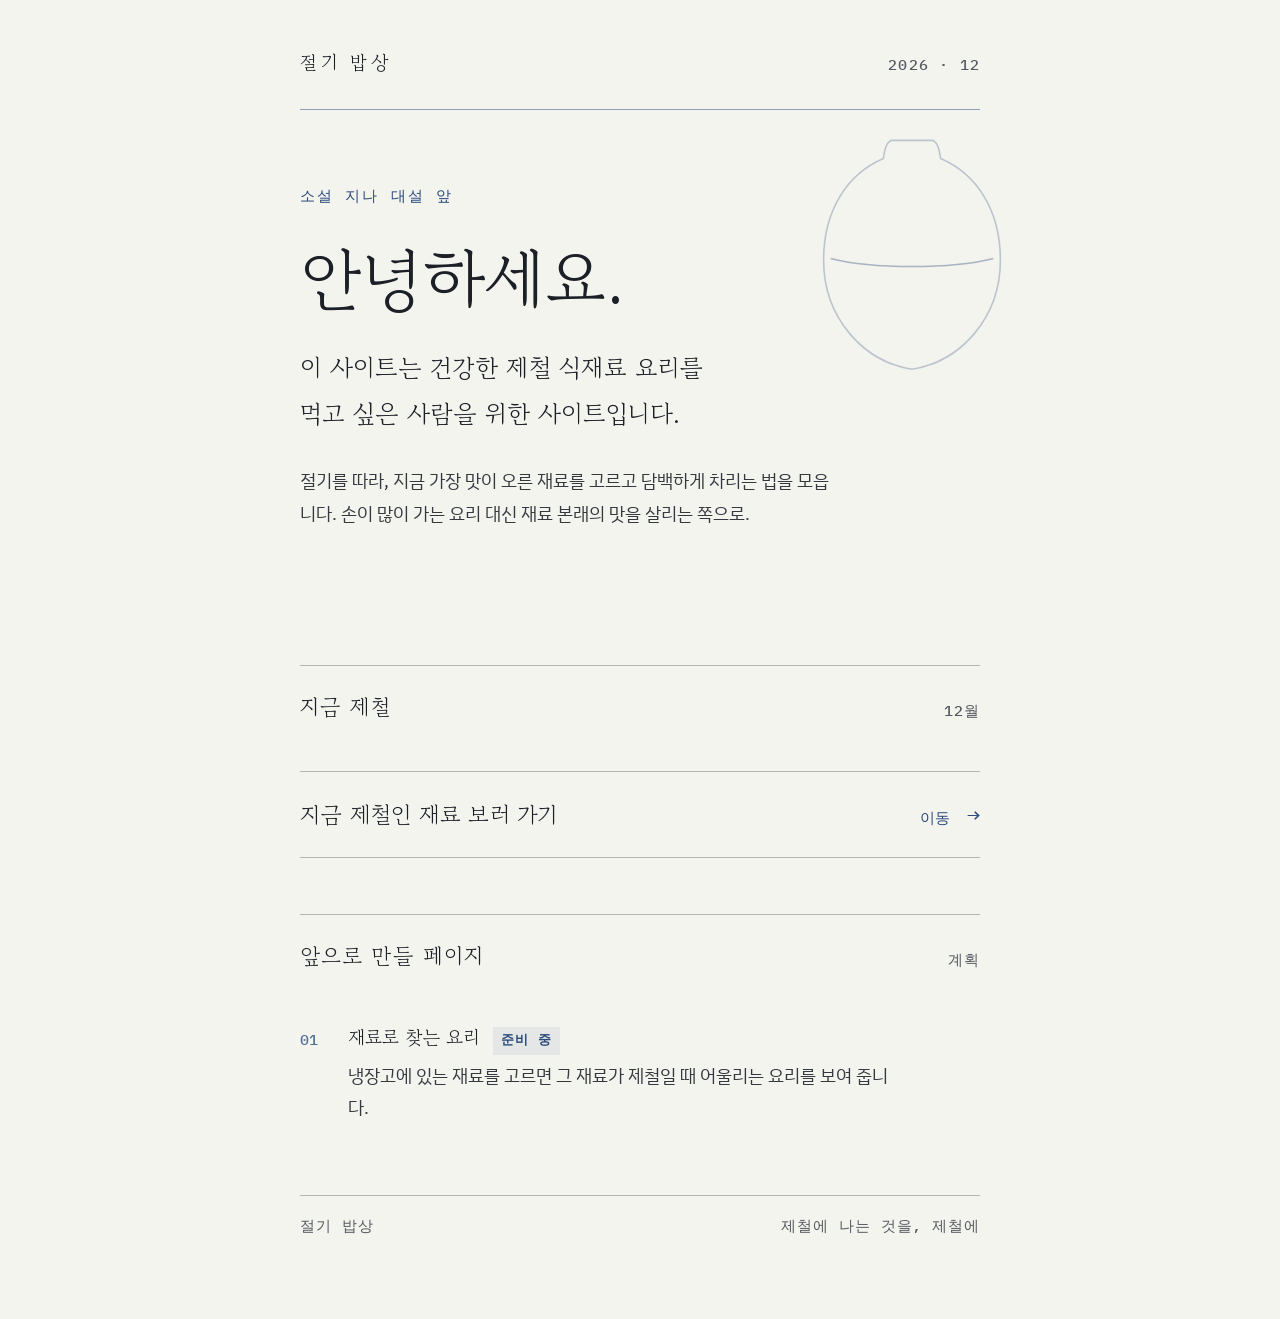
==== commit 9e8ffd47: "Live solar-term text, today's meal thumbnails with nutrition pentagon, collapsible recipes - index: " ====
--- a/index.html
+++ b/index.html
@@ -24,7 +24,7 @@
       <path class="jar-body" d="M65 8 L95 8 C99 8 101 14 102 22 C130 34 148 62 148 100 C148 144 118 178 80 184 C42 178 12 144 12 100 C12 62 30 34 58 22 C59 14 61 8 65 8 Z" />
       <path class="jar-seam" d="M18 99 C50 107 110 107 142 99" />
     </svg>
-    <p class="eyebrow">추분 지나 한로 앞</p>
+    <p class="eyebrow" id="solar-term">한로 지나 상강 앞</p>
     <h1>안녕하세요.</h1>
     <p class="lede">이 사이트는 건강한 제철 식재료 요리를<br>먹고 싶은 사람을 위한 사이트입니다.</p>
     <p class="lede-sub">절기를 따라, 지금 가장 맛이 오른 재료를 고르고 담백하게 차리는 법을 모읍니다. 손이 많이 가는 요리 대신 재료 본래의 맛을 살리는 쪽으로.</p>
@@ -38,7 +38,7 @@
 
     <a class="next" href="ingredients.html">
       <span class="next-title">지금 제철인 재료 보러 가기</span>
-      <span class="next-arrow" aria-hidden="true">→</span>
+      <span class="next-arrow"><span class="next-go">이동</span> <span aria-hidden="true">→</span></span>
     </a>
   </section>
 
@@ -52,22 +52,8 @@
       <li>
         <span class="no">01</span>
         <div>
-          <h3>절기 달력 <span class="tag">준비 중</span></h3>
-          <p>스물넷으로 나눈 절기마다 그때 나는 재료를 한 장에 펼쳐 봅니다. 지금이 몇 절기인지 자동으로 짚어 줍니다.</p>
-        </div>
-      </li>
-      <li>
-        <span class="no">02</span>
-        <div>
           <h3>재료로 찾는 요리 <span class="tag">준비 중</span></h3>
           <p>냉장고에 있는 재료를 고르면 그 재료가 제철일 때 어울리는 요리를 보여 줍니다.</p>
-        </div>
-      </li>
-      <li>
-        <span class="no">03</span>
-        <div>
-          <h3>오늘의 한 끼 <span class="tag">준비 중</span></h3>
-          <p>밥 하나, 국 하나, 나물 하나. 하루치 상차림을 통째로 제안합니다.</p>
         </div>
       </li>
     </ul>
@@ -84,10 +70,62 @@
 (function () {
   function pad2(n) { return n < 10 ? "0" + n : "" + n; }
 
+  // ── 24절기: 태양 황경이 15°의 배수가 되는 순간을 계산 (한국 표준시 기준) ──
+  var NAMES = ["입춘","우수","경칩","춘분","청명","곡우","입하","소만","망종","하지","소서","대서","입추","처서","백로","추분","한로","상강","입동","소설","대설","동지","소한","대한"];
+
+  function sunLongitude(ms) {
+    var jd = ms / 86400000 + 2440587.5;
+    var T = (jd - 2451545.0) / 36525;
+    var rad = Math.PI / 180;
+    var L0 = 280.46646 + 36000.76983 * T;
+    var M = (357.52911 + 35999.05029 * T) * rad;
+    var C = (1.914602 - 0.004817 * T) * Math.sin(M) + 0.019993 * Math.sin(2 * M) + 0.000289 * Math.sin(3 * M);
+    var lon = L0 + C - 0.00569 - 0.00478 * Math.sin((125.04 - 1934.136 * T) * rad);
+    return ((lon % 360) + 360) % 360;
+  }
+
+  function termTime(year, idx) {
+    var lambda = (idx * 15 + 315) % 360;
+    var signed = ((lambda + 75) % 360) - 75;
+    var ms = Date.UTC(year, 2, 20, 0, 0) + signed * 365.2422 / 360 * 86400000;
+    for (var i = 0; i < 8; i++) {
+      var diff = ((lambda - sunLongitude(ms) + 540) % 360) - 180;
+      ms += diff / 360 * 365.2422 * 86400000;
+    }
+    return ms;
+  }
+
+  function termsOfYear(year) {
+    var list = [];
+    for (var i = 0; i < 24; i++) list.push({ name: NAMES[i], ms: termTime(year, i) });
+    list.sort(function (a, b) { return a.ms - b.ms; });
+    return list;
+  }
+
+  var KST = 9 * 3600 * 1000;
+  function kstDate(ms) { return new Date(ms + KST); }
+  function sameDay(a, b) {
+    var x = kstDate(a), y = kstDate(b);
+    return x.getUTCFullYear() === y.getUTCFullYear() && x.getUTCMonth() === y.getUTCMonth() && x.getUTCDate() === y.getUTCDate();
+  }
+
+  function currentTerm(now, year) {
+    var all = termsOfYear(year - 1).concat(termsOfYear(year), termsOfYear(year + 1));
+    var cur = 0;
+    for (var i = 0; i < all.length; i++) { if (all[i].ms <= now) cur = i; }
+    return { cur: all[cur], next: all[cur + 1] };
+  }
+
   function update() {
+    var now = Date.now();
     var d = new Date();
-    document.getElementById("stamp").textContent = d.getFullYear() + " · " + pad2(d.getMonth() + 1);
+    var year = d.getFullYear();
+    document.getElementById("stamp").textContent = year + " · " + pad2(d.getMonth() + 1);
     document.getElementById("month-note").textContent = (d.getMonth() + 1) + "월";
+
+    var t = currentTerm(now, year);
+    document.getElementById("solar-term").textContent =
+      sameDay(t.cur.ms, now) ? "오늘은 " + t.cur.name : t.cur.name + " 지나 " + t.next.name + " 앞";
   }
 
   update();
--- a/style.css
+++ b/style.css
@@ -220,6 +220,12 @@
   transition: transform .2s ease;
 }
 
+.next-go {
+  font-size: .9375rem;
+  font-weight: 500;
+  margin-right: .25rem;
+}
+
 .next:hover .next-title,
 .next:focus-visible .next-title { color: var(--blue); }
 
@@ -238,17 +244,17 @@
   flex-direction: column;
 }
 
-.seasonal li {
+.seasonal > li { border-bottom: 1px solid var(--line); }
+.seasonal > li:first-child { border-top: 1px solid var(--line); }
+
+.seasonal summary {
   display: grid;
-  grid-template-columns: 2.75rem 8.75rem 1fr;
+  grid-template-columns: 2.75rem 8.75rem 1fr 1.5rem;
   column-gap: 1.25rem;
   row-gap: .3rem;
   align-items: start;
   padding: 1.25rem 0;
-  border-bottom: 1px solid var(--line);
-}
-
-.seasonal li:first-child { border-top: 1px solid var(--line); }
+}
 
 .ingredient-icon {
   grid-column: 1;
@@ -300,139 +306,15 @@
 }
 
 @media (max-width: 34rem) {
-  .seasonal li { grid-template-columns: 2.5rem 1fr; }
+  .seasonal summary { grid-template-columns: 2.5rem 1fr 1.5rem; }
   .ingredient-icon { grid-row: 1 / span 3; }
   .ingredient { grid-column: 2; grid-row: 1; }
   .when { grid-column: 2; grid-row: 2; }
   .memo { grid-column: 2; grid-row: 3; align-self: start; margin-top: .2rem; }
-}
-
-/* ── 요리 추천 (점수 매기기) ─────────────── */
-
-.score-note {
-  max-width: var(--measure);
-  margin: 0 0 1.75rem;
-  color: var(--ink-soft);
-  font-size: 1.125rem;
-}
-
-.score-btn {
-  appearance: none;
-  display: inline-flex;
-  align-items: center;
-  font-family: var(--mono);
-  font-size: 1rem;
-  font-weight: 500;
-  letter-spacing: .08em;
-  color: var(--blue);
-  background: var(--blue-wash);
-  border: 1.5px solid var(--blue);
-  border-radius: 0;
-  padding: .9rem 1.5rem;
-  cursor: pointer;
-  transition: background .2s ease, color .2s ease;
-}
-
-.score-btn:hover { background: var(--blue); color: var(--surface); }
-
-.score-btn:focus-visible {
-  outline: 2px solid var(--blue);
-  outline-offset: 4px;
-}
-
-.results {
-  list-style: none;
-  margin: 2.5rem 0 0;
-  padding: 0;
-  display: flex;
-  flex-direction: column;
-}
-
-.result {
-  display: grid;
-  grid-template-columns: 2rem 1fr auto;
-  align-items: start;
-  gap: 1.25rem;
-  padding: 1.5rem 0;
-  border-bottom: 1px solid var(--line);
-}
-
-.result:first-child { border-top: 1px solid var(--line); }
-
-.result-rank {
-  font-family: var(--mono);
-  font-size: 1.0625rem;
-  font-weight: 500;
-  color: var(--blue-soft);
-  padding-top: .25rem;
-  font-variant-numeric: tabular-nums;
-}
-
-.result-name {
-  font-family: var(--serif);
-  font-weight: 500;
-  font-size: 1.4375rem;
-  margin: 0 0 .4rem;
-}
-
-.result-desc {
-  margin: 0;
-  font-size: 1.125rem;
-  color: var(--ink-soft);
-  line-height: 1.7;
-}
-
-.result-scores {
-  list-style: none;
-  display: flex;
-  flex-wrap: wrap;
-  gap: 1rem;
-  margin: .85rem 0 0;
-  padding: 0;
-}
-
-.result-scores li {
-  display: flex;
-  align-items: baseline;
-  gap: .3rem;
-  font-family: var(--mono);
-  font-size: .9375rem;
-  font-weight: 500;
-  letter-spacing: .01em;
-  color: var(--muted);
-}
-
-.result-scores b {
-  font-weight: 600;
-  color: var(--ink-soft);
-  font-variant-numeric: tabular-nums;
-}
-
-.result-score {
-  font-family: var(--mono);
-  color: var(--blue);
-  text-align: right;
-  white-space: nowrap;
-}
-
-.result-score b {
-  font-size: 2rem;
-  font-weight: 600;
-  font-variant-numeric: tabular-nums;
-}
-
-.result-score small {
-  font-size: .9375rem;
-  font-weight: 500;
-  color: var(--muted);
-  margin-left: .15rem;
-}
-
-.result-recipe {
-  margin-top: 1.25rem;
-  padding-top: 1.25rem;
-  border-top: 1px dashed var(--line-strong);
-}
+  .seasonal .toggle { grid-column: 3; grid-row: 1; }
+}
+
+/* ── 요리법 (접고 펴기) ───────────────── */
 
 .recipe-label {
   font-family: var(--mono);
@@ -493,20 +375,6 @@
   font-variant-numeric: tabular-nums;
 }
 
-.score-fallback {
-  color: var(--ink-soft);
-  font-size: 1.125rem;
-  max-width: var(--measure);
-  margin: 0;
-  padding: 1.25rem 1.5rem;
-  border: 1px solid var(--line-strong);
-}
-
-@media (max-width: 32rem) {
-  .result { grid-template-columns: 1fr auto; }
-  .result-rank { display: none; }
-}
-
 /* ── 앞으로 만들 페이지 ───────────────── */
 
 .plan {
@@ -590,3 +458,222 @@
 @media (prefers-reduced-motion: reduce) {
   .rule { animation: none; transform: none; }
 }
+
+/* ── 접고 펴기 공통 ───────────────────── */
+
+summary { cursor: pointer; list-style: none; }
+summary::-webkit-details-marker { display: none; }
+summary:focus-visible { outline: 2px solid var(--blue); outline-offset: 4px; }
+
+.toggle {
+  position: relative;
+  justify-self: end;
+  align-self: center;
+  width: 1.1rem;
+  height: 1.1rem;
+  color: var(--blue);
+}
+.toggle::before,
+.toggle::after {
+  content: "";
+  position: absolute;
+  left: 0; right: 0; top: 50%;
+  height: 1.5px;
+  background: currentColor;
+  transition: transform .2s ease;
+}
+.toggle::after { transform: rotate(90deg); }
+details[open] > summary .toggle::after { transform: rotate(0deg); }
+
+.seasonal .toggle { grid-column: 4; grid-row: 1 / span 2; }
+
+.recipe {
+  padding: 1.25rem 0 1.75rem 4rem;
+}
+.recipe-title {
+  font-family: var(--serif);
+  font-weight: 500;
+  font-size: 1.4375rem;
+  margin: 0 0 .25rem;
+}
+.recipe-desc {
+  margin: 0 0 1.25rem;
+  color: var(--ink-soft);
+  font-size: 1.125rem;
+}
+
+.fold-note {
+  margin: 0 0 1.25rem;
+  color: var(--muted);
+  font-size: 1rem;
+}
+
+@media (max-width: 34rem) {
+  .recipe { padding-left: 0; }
+  .seasonal .toggle { grid-column: 3; grid-row: 1; }
+}
+
+/* ── 오늘의 한 끼 (크게) ──────────────── */
+
+.today {
+  margin-top: 1rem;
+  padding: 2.5rem 0 1rem;
+}
+
+.today + section .section-head { border-top: 0; padding-top: 0; }
+
+.today .section-head h2 { font-size: 2.25rem; }
+
+.today-note {
+  max-width: var(--measure);
+  margin: 0 0 2rem;
+  color: var(--ink-soft);
+  font-size: 1.1875rem;
+}
+
+.thumbs {
+  display: grid;
+  grid-template-columns: repeat(auto-fill, minmax(11.5rem, 1fr));
+  gap: .75rem;
+  margin-top: 2rem;
+}
+
+.thumb {
+  appearance: none;
+  display: flex;
+  flex-direction: column;
+  gap: .15rem;
+  text-align: left;
+  font: inherit;
+  color: var(--ink);
+  background: var(--surface);
+  border: 1px solid var(--line-strong);
+  border-radius: 0;
+  padding: .7rem .8rem .8rem;
+  cursor: pointer;
+  transition: border-color .2s ease, background .2s ease;
+}
+.thumb:hover { border-color: var(--blue); }
+.thumb:focus-visible { outline: 2px solid var(--blue); outline-offset: 3px; }
+.thumb.is-on { border-color: var(--blue); background: var(--blue-wash); box-shadow: inset 0 -2px 0 var(--blue); }
+
+.thumb-tag {
+  font-family: var(--mono);
+  font-size: .6875rem;
+  font-weight: 500;
+  letter-spacing: .06em;
+  color: var(--blue);
+}
+
+.pentagon { display: block; width: 100%; height: auto; margin: 0; }
+.pg-ring { fill: none; stroke: var(--line); stroke-width: 1; }
+.pg-axis { stroke: var(--line); stroke-width: 1; }
+.pg-ref  { fill: none; stroke: var(--blue-soft); stroke-width: 1.2; stroke-dasharray: 3 3; }
+.pg-fill { fill: var(--blue-wash); stroke: var(--blue); stroke-width: 1.8; stroke-linejoin: round; }
+.pg-label { font-family: var(--sans); font-size: 19px; font-weight: 500; fill: var(--ink-soft); }
+.pg-pct   { font-family: var(--mono); font-size: 19px; font-weight: 600; fill: var(--blue); }
+
+.thumb-score {
+  display: flex;
+  align-items: baseline;
+  gap: .25rem;
+  padding: .15rem 0 .4rem;
+  margin-bottom: .25rem;
+  border-bottom: 1px dashed var(--line-strong);
+  font-family: var(--mono);
+  color: var(--blue);
+}
+.thumb-score b { font-size: 1.25rem; font-weight: 600; font-variant-numeric: tabular-nums; }
+.thumb-score small { font-size: .8125rem; font-weight: 500; color: var(--muted); }
+.thumb-score em {
+  margin-left: auto;
+  font-family: var(--sans);
+  font-style: normal;
+  font-size: .8125rem;
+  font-weight: 500;
+  color: var(--ink-soft);
+}
+
+.thumb-row {
+  font-family: var(--serif);
+  font-size: .9375rem;
+  line-height: 1.5;
+}
+
+.thumb-row b {
+  display: inline-block;
+  width: 2.6rem;
+  font-family: var(--mono);
+  font-size: .6875rem;
+  font-weight: 500;
+  color: var(--muted);
+}
+
+.nutri-note {
+  max-width: var(--measure);
+  margin: -1rem 0 0;
+  color: var(--muted);
+  font-size: .9375rem;
+}
+
+.meal { margin-top: 2rem; }
+
+.meal-list { border-top: 1px solid var(--line-strong); }
+
+.dish { border-bottom: 1px solid var(--line); }
+
+.dish summary {
+  display: grid;
+  grid-template-columns: 4.5rem 1fr 1.5rem;
+  column-gap: 1rem;
+  padding: 1.5rem 0;
+}
+
+.meal-kind {
+  grid-row: span 2;
+  font-family: var(--mono);
+  font-size: 1.0625rem;
+  font-weight: 500;
+  color: var(--blue);
+  padding-top: .45rem;
+}
+
+.meal-name {
+  font-family: var(--serif);
+  font-weight: 500;
+  font-size: 1.875rem;
+  line-height: 1.35;
+}
+
+.meal-desc {
+  color: var(--ink-soft);
+  font-size: 1.0625rem;
+}
+
+.dish .toggle { grid-column: 3; grid-row: 1 / span 2; }
+.dish .recipe { padding-left: 5.5rem; }
+
+.meal-why {
+  max-width: var(--measure);
+  margin: 2rem 0 0;
+  padding: 1.25rem 1.5rem;
+  background: var(--blue-wash);
+  color: var(--ink);
+  font-size: 1.125rem;
+}
+
+.meal-why b {
+  display: block;
+  font-family: var(--mono);
+  font-size: .9375rem;
+  font-weight: 500;
+  color: var(--blue);
+  margin-bottom: .25rem;
+}
+
+@media (max-width: 34rem) {
+  .dish summary { grid-template-columns: 3.25rem 1fr 1.5rem; }
+  .meal-name { font-size: 1.5rem; }
+  .dish .recipe { padding-left: 0; }
+  .today .section-head h2 { font-size: 1.875rem; }
+}
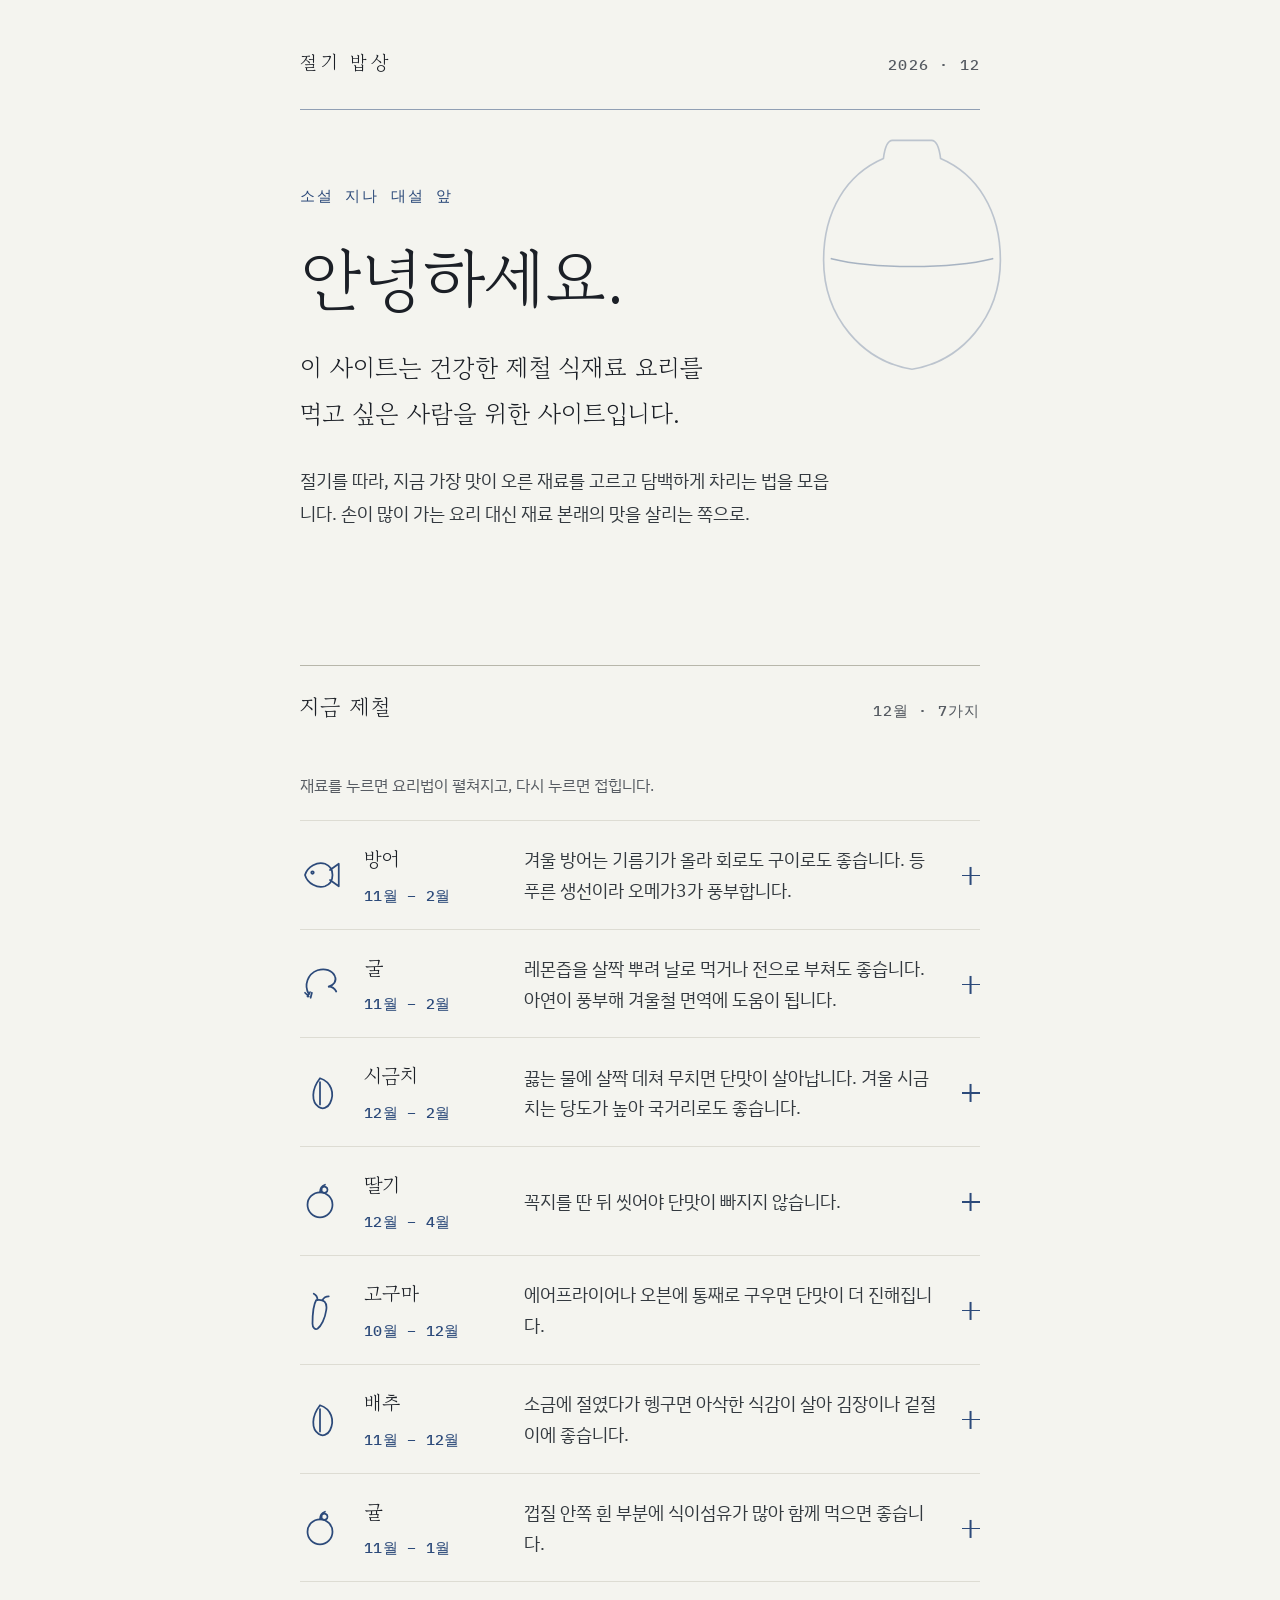
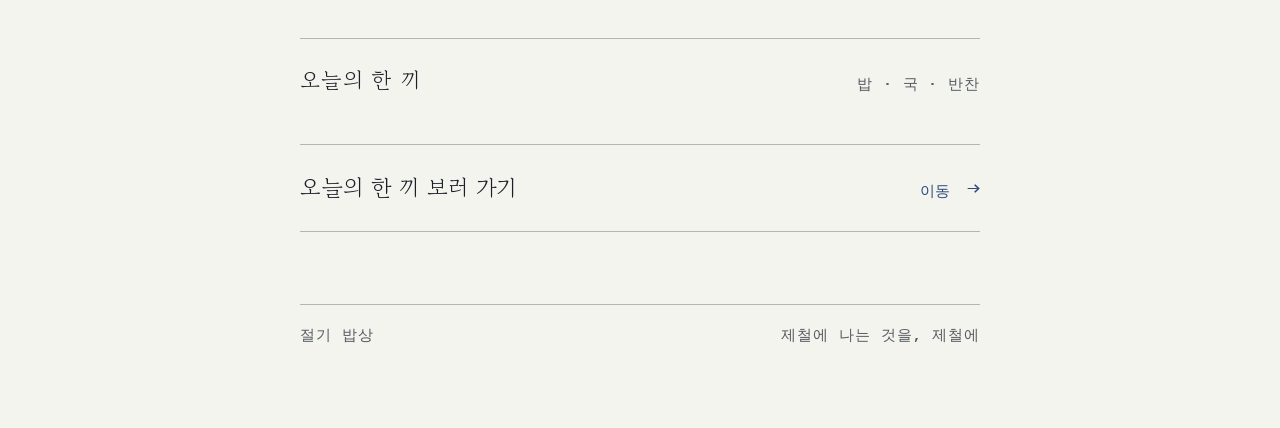
==== commit 931a536b: "Add fridge ingredient input, seasonal-first menu logic, and move seasonal list to page 1 - ingredien" ====
--- a/index.html
+++ b/index.html
@@ -36,27 +36,20 @@
       <p class="section-note" id="month-note">9월</p>
     </div>
 
-    <a class="next" href="ingredients.html">
-      <span class="next-title">지금 제철인 재료 보러 가기</span>
-      <span class="next-arrow"><span class="next-go">이동</span> <span aria-hidden="true">→</span></span>
-    </a>
+    <p class="fold-note">재료를 누르면 요리법이 펼쳐지고, 다시 누르면 접힙니다.</p>
+    <ul class="seasonal" id="seasonal-list"></ul>
   </section>
 
   <section>
     <div class="section-head">
-      <h2>앞으로 만들 페이지</h2>
-      <p class="section-note">계획</p>
+      <h2>오늘의 한 끼</h2>
+      <p class="section-note">밥 · 국 · 반찬</p>
     </div>
 
-    <ul class="plan">
-      <li>
-        <span class="no">01</span>
-        <div>
-          <h3>재료로 찾는 요리 <span class="tag">준비 중</span></h3>
-          <p>냉장고에 있는 재료를 고르면 그 재료가 제철일 때 어울리는 요리를 보여 줍니다.</p>
-        </div>
-      </li>
-    </ul>
+    <a class="next" href="ingredients.html">
+      <span class="next-title">오늘의 한 끼 보러 가기</span>
+      <span class="next-arrow"><span class="next-go">이동</span> <span aria-hidden="true">→</span></span>
+    </a>
   </section>
 
   <footer>
@@ -66,6 +59,7 @@
 
 </div>
 
+<script src="shared.js"></script>
 <script>
 (function () {
   function pad2(n) { return n < 10 ? "0" + n : "" + n; }
@@ -116,16 +110,43 @@
     return { cur: all[cur], next: all[cur + 1] };
   }
 
+  var lastRenderedMonth = null;
+
+  function renderSeasonal(month) {
+    var active = ingredients.filter(function (item) { return isInSeason(item, month); });
+    document.getElementById("month-note").textContent = month + "월 · " + active.length + "가지";
+    document.getElementById("seasonal-list").innerHTML = active.map(function (item) {
+      return (
+        '<li><details class="ing">' +
+          '<summary>' +
+            '<span class="ingredient-icon">' + (ICONS[item.cat] || ICONS.veg) + "</span>" +
+            '<span class="ingredient">' + item.name + "</span>" +
+            '<span class="when">' + item.period + "</span>" +
+            '<span class="memo">' + item.memo + "</span>" +
+            '<span class="toggle" aria-hidden="true"></span>' +
+          "</summary>" +
+          recipeMarkup(item.dish) +
+        "</details></li>"
+      );
+    }).join("");
+  }
+
   function update() {
     var now = Date.now();
     var d = new Date();
     var year = d.getFullYear();
-    document.getElementById("stamp").textContent = year + " · " + pad2(d.getMonth() + 1);
-    document.getElementById("month-note").textContent = (d.getMonth() + 1) + "월";
+    var month = d.getMonth() + 1;
+    document.getElementById("stamp").textContent = year + " · " + pad2(month);
 
     var t = currentTerm(now, year);
     document.getElementById("solar-term").textContent =
       sameDay(t.cur.ms, now) ? "오늘은 " + t.cur.name : t.cur.name + " 지나 " + t.next.name + " 앞";
+
+    /* 달이 바뀔 때만 다시 그린다 (펼쳐 둔 요리법이 접히지 않게) */
+    if (month !== lastRenderedMonth) {
+      renderSeasonal(month);
+      lastRenderedMonth = month;
+    }
   }
 
   update();
--- a/style.css
+++ b/style.css
@@ -375,59 +375,6 @@
   font-variant-numeric: tabular-nums;
 }
 
-/* ── 앞으로 만들 페이지 ───────────────── */
-
-.plan {
-  list-style: none;
-  margin: 0;
-  padding: 0;
-  display: flex;
-  flex-direction: column;
-  gap: 1.75rem;
-}
-
-.plan li {
-  display: grid;
-  grid-template-columns: 2rem 1fr;
-  column-gap: 1rem;
-}
-
-.plan .no {
-  font-family: var(--mono);
-  font-size: .9375rem;
-  font-weight: 500;
-  color: var(--blue-soft);
-  padding-top: .35rem;
-  font-variant-numeric: tabular-nums;
-}
-
-.plan h3 {
-  font-family: var(--serif);
-  font-weight: 500;
-  font-size: 1.1875rem;
-  margin: 0 0 .25rem;
-}
-
-.plan p {
-  margin: 0;
-  font-size: 1.125rem;
-  color: var(--ink-soft);
-  max-width: var(--measure);
-}
-
-.tag {
-  display: inline-block;
-  font-family: var(--mono);
-  font-size: .8125rem;
-  font-weight: 600;
-  letter-spacing: .08em;
-  color: var(--blue);
-  background: var(--blue-wash);
-  padding: .15rem .5rem;
-  margin-left: .5rem;
-  vertical-align: .12em;
-}
-
 /* ── 꼬리말 ───────────────────────────── */
 
 footer {
@@ -516,11 +463,9 @@
 /* ── 오늘의 한 끼 (크게) ──────────────── */
 
 .today {
-  margin-top: 1rem;
-  padding: 2.5rem 0 1rem;
-}
-
-.today + section .section-head { border-top: 0; padding-top: 0; }
+  padding: 3.5rem 0 1rem;
+}
+
 
 .today .section-head h2 { font-size: 2.25rem; }
 
@@ -677,3 +622,139 @@
   .dish .recipe { padding-left: 0; }
   .today .section-head h2 { font-size: 1.875rem; }
 }
+
+/* ── 냉장고 속 재료 ───────────────────── */
+
+.fridge { margin-bottom: 2.25rem; }
+
+.fridge-label {
+  display: block;
+  font-family: var(--mono);
+  font-size: .9375rem;
+  font-weight: 500;
+  letter-spacing: .06em;
+  color: var(--blue);
+  margin-bottom: .35rem;
+}
+
+.fridge-help {
+  max-width: var(--measure);
+  margin: 0 0 1rem;
+  color: var(--ink-soft);
+  font-size: 1.0625rem;
+}
+
+.fridge-form { display: flex; gap: .5rem; max-width: 30rem; }
+
+.fridge-form input {
+  flex: 1;
+  min-width: 0;
+  font: inherit;
+  font-size: 1.0625rem;
+  color: var(--ink);
+  background: var(--surface);
+  border: 1px solid var(--line-strong);
+  border-radius: 0;
+  padding: .7rem .9rem;
+}
+.fridge-form input::placeholder { color: var(--muted); }
+.fridge-form input:focus-visible { outline: 2px solid var(--blue); outline-offset: 2px; border-color: var(--blue); }
+
+.fridge-form button {
+  appearance: none;
+  font-family: var(--mono);
+  font-size: 1rem;
+  font-weight: 500;
+  letter-spacing: .08em;
+  color: var(--blue);
+  background: var(--blue-wash);
+  border: 1.5px solid var(--blue);
+  border-radius: 0;
+  padding: .7rem 1.25rem;
+  cursor: pointer;
+  transition: background .2s ease, color .2s ease;
+}
+.fridge-form button:hover { background: var(--blue); color: var(--surface); }
+.fridge-form button:focus-visible { outline: 2px solid var(--blue); outline-offset: 2px; }
+
+.chips {
+  list-style: none;
+  display: flex;
+  flex-wrap: wrap;
+  gap: .5rem;
+  margin: 1rem 0 0;
+  padding: 0;
+}
+
+.chip {
+  display: inline-flex;
+  align-items: center;
+  gap: .35rem;
+  padding: .25rem .35rem .25rem .8rem;
+  font-size: 1rem;
+  color: var(--blue);
+  background: var(--blue-wash);
+  border: 1px solid var(--blue-soft);
+}
+.chip.is-none { color: var(--muted); background: transparent; border-style: dashed; border-color: var(--line-strong); }
+
+.chip button {
+  appearance: none;
+  font: inherit;
+  line-height: 1;
+  color: inherit;
+  background: none;
+  border: 0;
+  padding: .3rem .45rem;
+  cursor: pointer;
+}
+.chip button:hover { color: var(--ink); }
+.chip button:focus-visible { outline: 2px solid var(--blue); }
+
+.chips-clear {
+  appearance: none;
+  font: inherit;
+  font-size: .9375rem;
+  color: var(--muted);
+  background: none;
+  border: 0;
+  border-bottom: 1px solid var(--line-strong);
+  padding: .25rem 0;
+  margin-top: 1rem;
+  cursor: pointer;
+}
+.chips-clear:hover { color: var(--ink); }
+
+.fridge-result {
+  max-width: var(--measure);
+  margin: 0 0 1.25rem;
+  padding: .9rem 1.1rem;
+  background: var(--blue-wash);
+  color: var(--ink);
+  font-size: 1.0625rem;
+}
+.fridge-result small { display: block; margin-top: .25rem; color: var(--ink-soft); font-size: .9375rem; }
+
+.fridge-hint {
+  margin: .75rem 0 0;
+  color: var(--muted);
+  font-size: .9375rem;
+}
+
+.fridge-form input:disabled,
+.fridge-form button:disabled { opacity: .55; cursor: not-allowed; }
+.fridge-form button:disabled:hover { background: var(--blue-wash); color: var(--blue); }
+
+.thumb-tag.is-fridge { white-space: normal; line-height: 1.35; }
+
+.sr-only {
+  position: absolute;
+  width: 1px;
+  height: 1px;
+  margin: -1px;
+  padding: 0;
+  overflow: hidden;
+  clip: rect(0 0 0 0);
+  white-space: nowrap;
+  border: 0;
+}
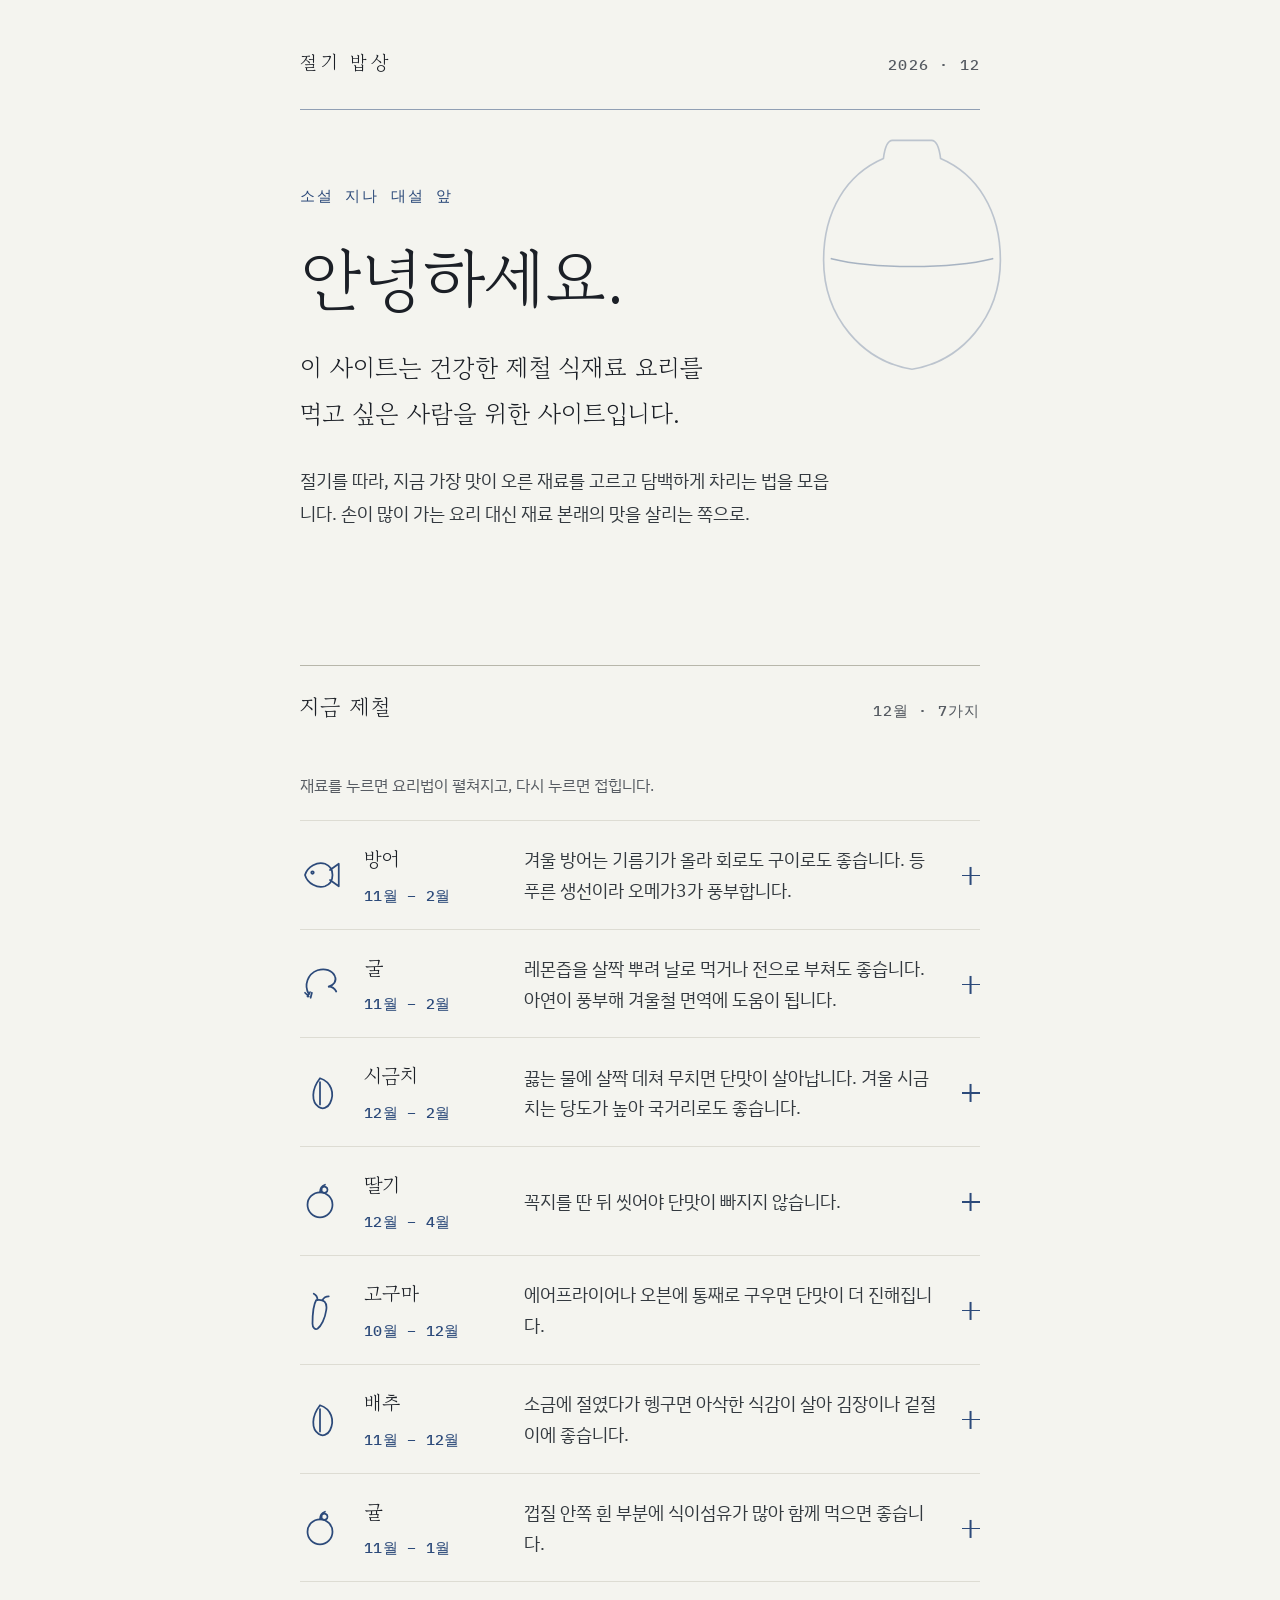
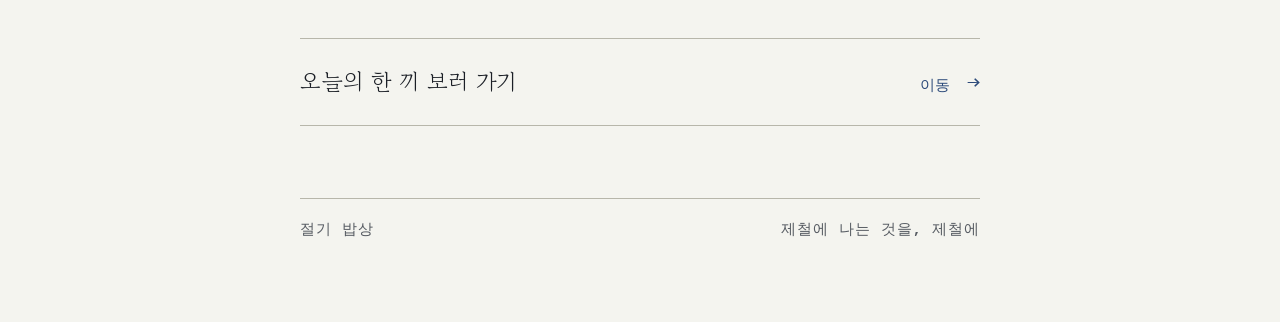
==== commit e8688caa: "Simplify page 1 and meal cards: drop section header, score and fridge tag, enlarge graph labels Co-A" ====
--- a/index.html
+++ b/index.html
@@ -41,11 +41,6 @@
   </section>
 
   <section>
-    <div class="section-head">
-      <h2>오늘의 한 끼</h2>
-      <p class="section-note">밥 · 국 · 반찬</p>
-    </div>
-
     <a class="next" href="ingredients.html">
       <span class="next-title">오늘의 한 끼 보러 가기</span>
       <span class="next-arrow"><span class="next-go">이동</span> <span aria-hidden="true">→</span></span>
--- a/style.css
+++ b/style.css
@@ -510,13 +510,13 @@
   color: var(--blue);
 }
 
-.pentagon { display: block; width: 100%; height: auto; margin: 0; }
+.pentagon { display: block; width: 100%; height: auto; margin: 0 0 .6rem; padding-bottom: .4rem; border-bottom: 1px dashed var(--line-strong); }
 .pg-ring { fill: none; stroke: var(--line); stroke-width: 1; }
 .pg-axis { stroke: var(--line); stroke-width: 1; }
 .pg-ref  { fill: none; stroke: var(--blue-soft); stroke-width: 1.2; stroke-dasharray: 3 3; }
 .pg-fill { fill: var(--blue-wash); stroke: var(--blue); stroke-width: 1.8; stroke-linejoin: round; }
-.pg-label { font-family: var(--sans); font-size: 19px; font-weight: 500; fill: var(--ink-soft); }
-.pg-pct   { font-family: var(--mono); font-size: 19px; font-weight: 600; fill: var(--blue); }
+.pg-label { font-family: var(--sans); font-size: 24px; font-weight: 500; fill: var(--ink-soft); }
+.pg-pct   { font-family: var(--mono); font-size: 23px; font-weight: 600; fill: var(--blue); }
 
 .thumb-score {
   display: flex;
@@ -740,6 +740,16 @@
   color: var(--muted);
   font-size: .9375rem;
 }
+
+.fridge-warn {
+  margin: .5rem 0 0;
+  padding-left: .75rem;
+  border-left: 3px solid var(--ink);
+  color: var(--ink);
+  font-size: 1rem;
+  font-weight: 500;
+}
+.fridge-warn:empty { display: none; }
 
 .fridge-form input:disabled,
 .fridge-form button:disabled { opacity: .55; cursor: not-allowed; }
